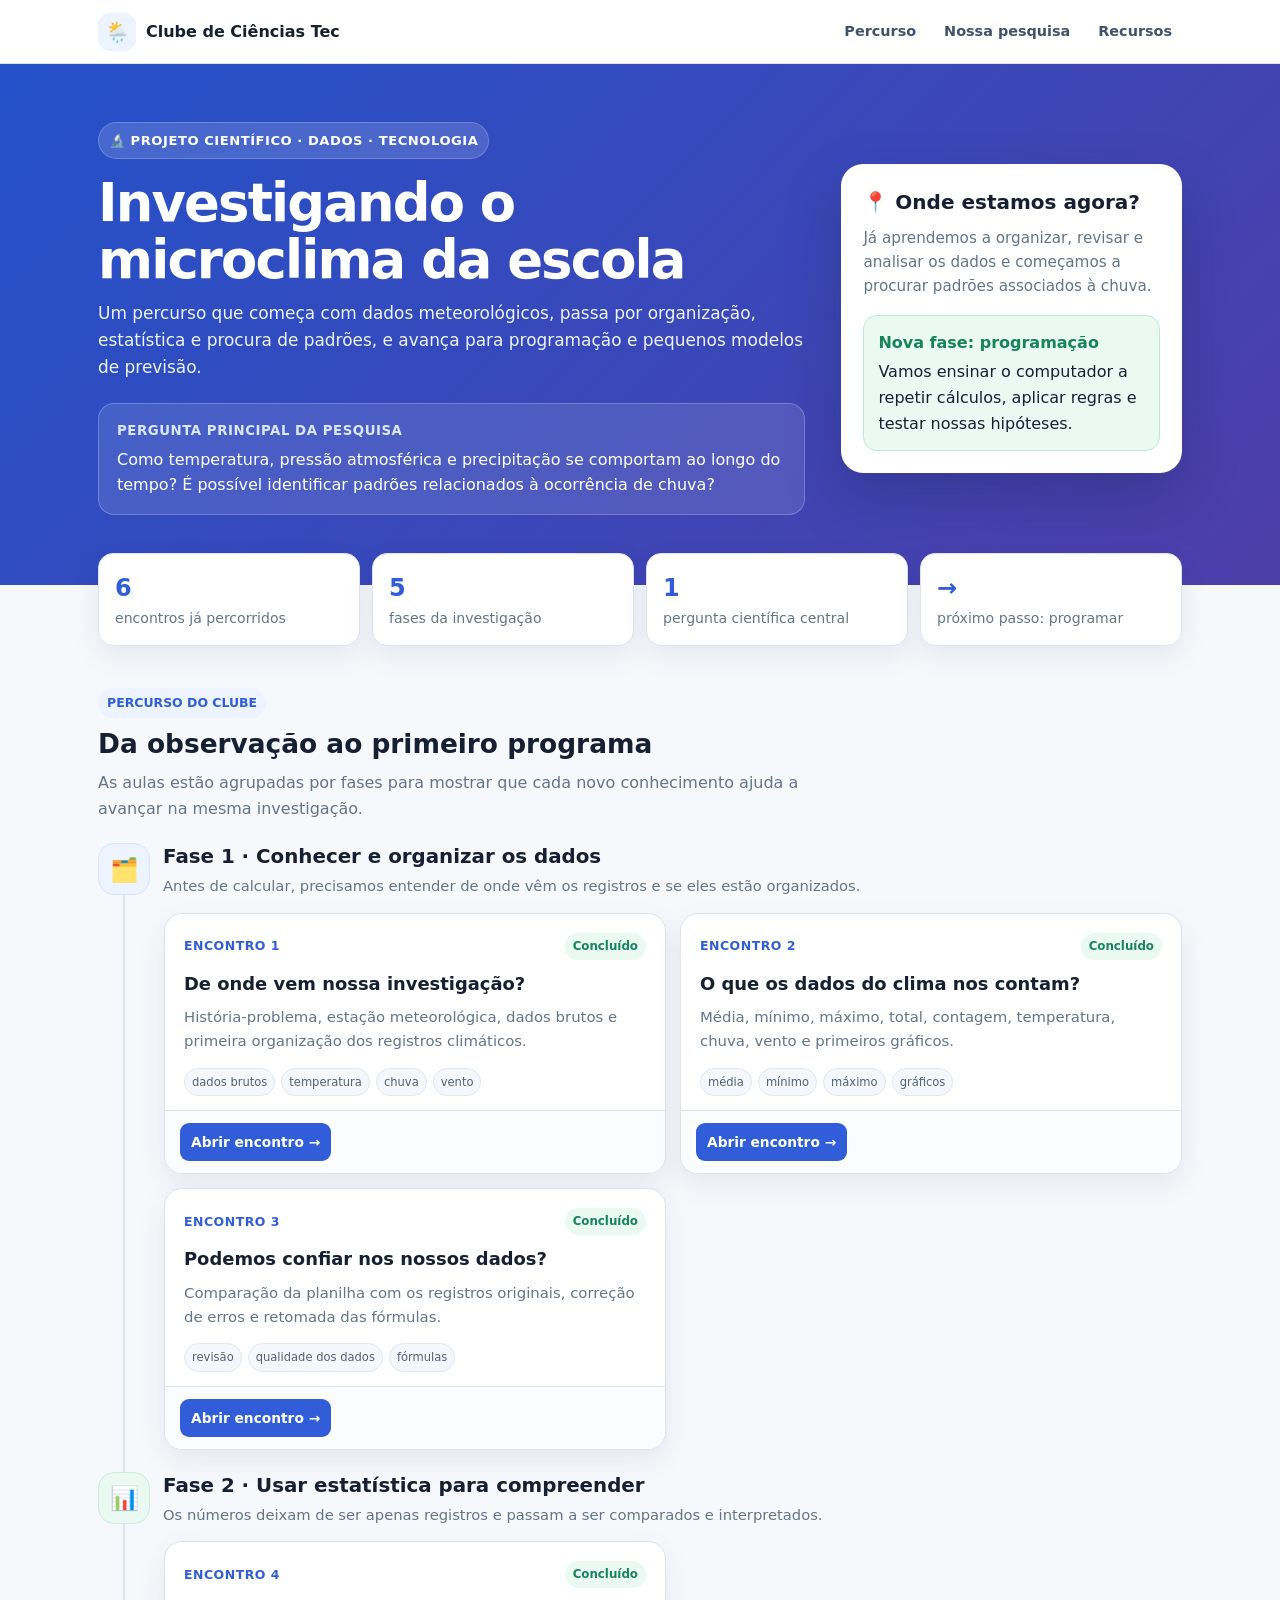
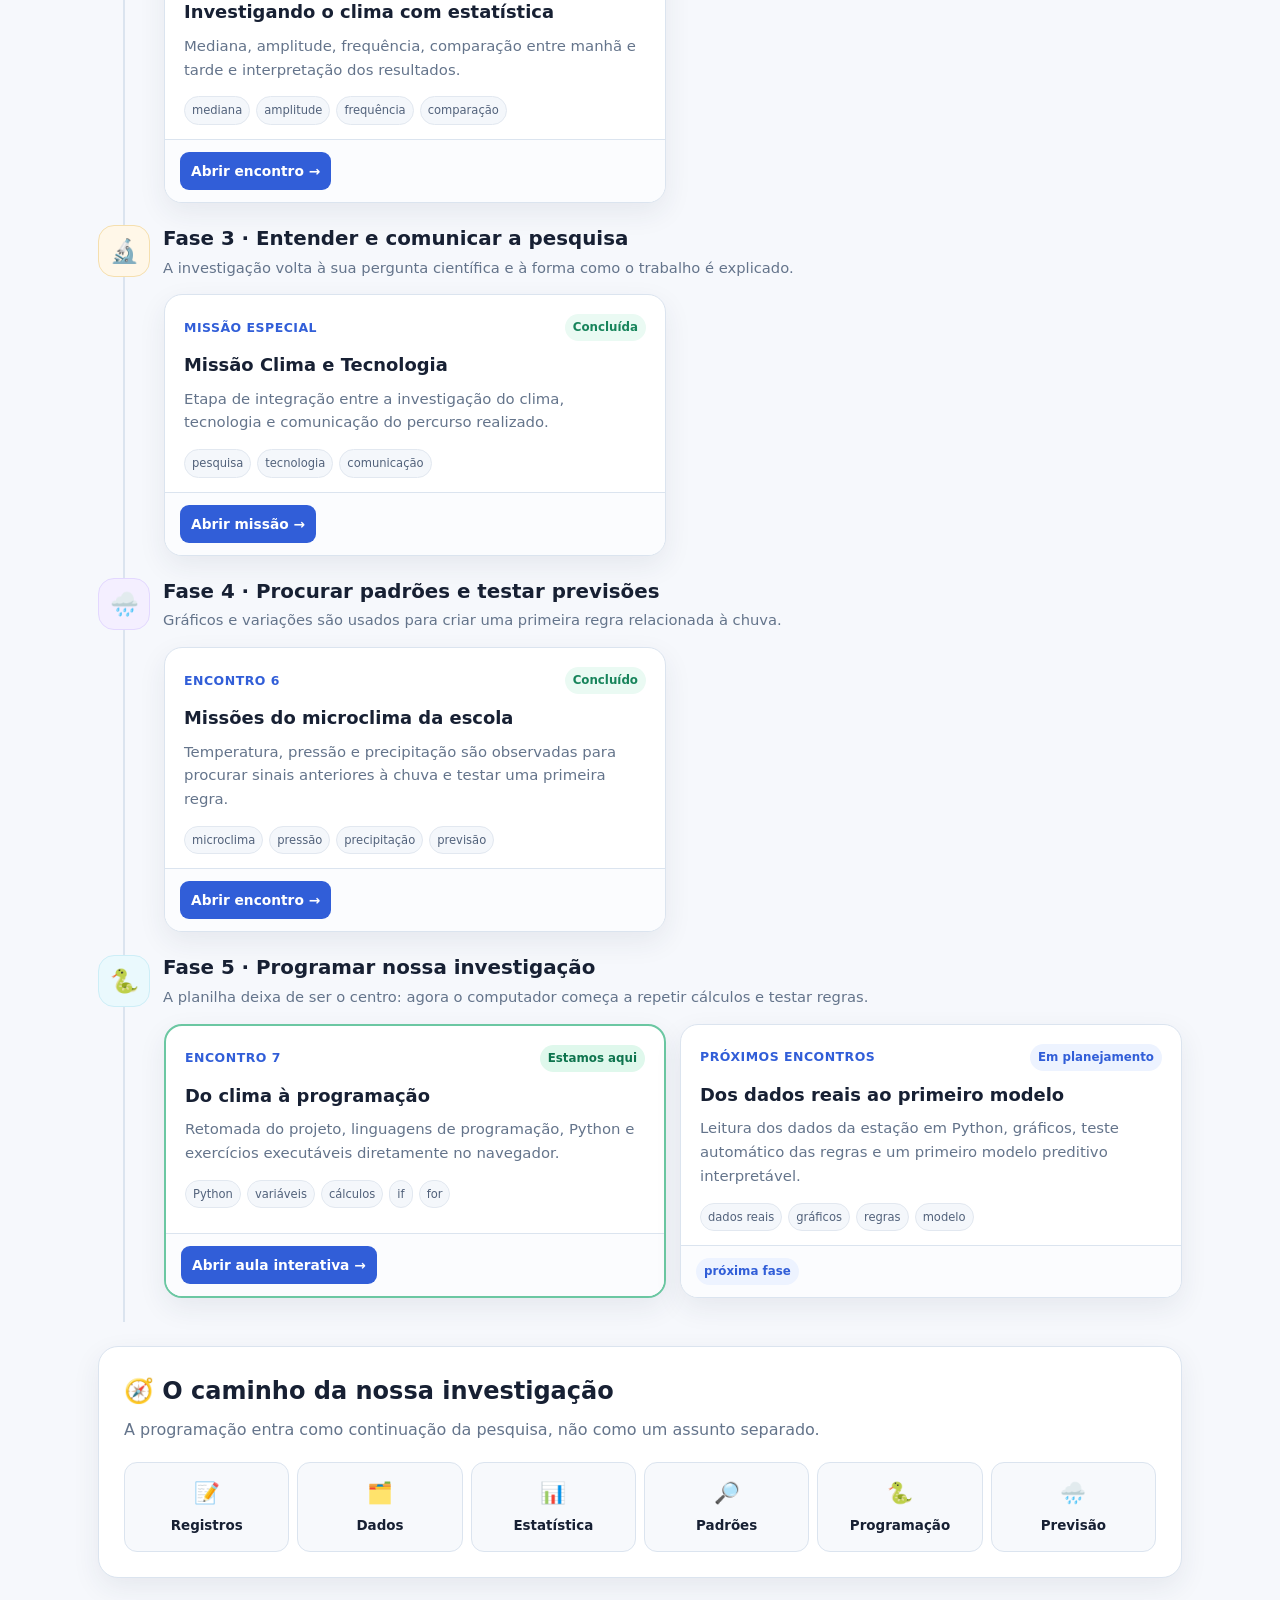
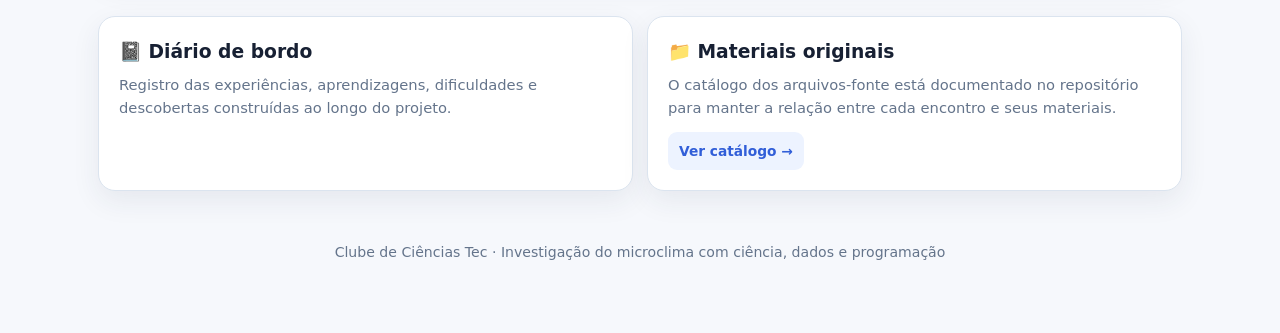
==== index.html @ d465b3b6 "Turn homepage into Clube de Ciências learning portal" ====
<!doctype html><html lang="pt-BR"><head><meta charset="utf-8"><meta name="viewport" content="width=device-width,initial-scale=1"><meta name="description" content="Percurso do Clube de Ciências Tec: investigação do microclima da escola com dados, estatística e programação."><title>Clube de Ciências Tec — Percurso do projeto</title><link rel="stylesheet" href="assets/site.css"></head><body><div class="topbar"><div class="topbar-inner"><a class="brand" href="index.html"><span class="brand-icon">🌦️</span><span>Clube de Ciências Tec</span></a><div class="toplinks"><a href="#percurso">Percurso</a><a href="#caminho">Nossa pesquisa</a><a href="#recursos">Recursos</a></div></div></div><header class="hero"><div class="hero-inner"><div><span class="eyebrow">🔬 Projeto científico · dados · tecnologia</span><h1>Investigando o microclima da escola</h1><p>Um percurso que começa com dados meteorológicos, passa por organização, estatística e procura de padrões, e avança para programação e pequenos modelos de previsão.</p><div class="question-box"><small>Pergunta principal da pesquisa</small>Como temperatura, pressão atmosférica e precipitação se comportam ao longo do tempo? É possível identificar padrões relacionados à ocorrência de chuva?</div></div><aside class="hero-card"><h2>📍 Onde estamos agora?</h2><p>Já aprendemos a organizar, revisar e analisar os dados e começamos a procurar padrões associados à chuva.</p><div class="step-now"><strong>Nova fase: programação</strong>Vamos ensinar o computador a repetir cálculos, aplicar regras e testar nossas hipóteses.</div></aside></div></header><main id="percurso"><section class="overview"><div class="metric"><div class="num">6</div><div class="label">encontros já percorridos</div></div><div class="metric"><div class="num">5</div><div class="label">fases da investigação</div></div><div class="metric"><div class="num">1</div><div class="label">pergunta científica central</div></div><div class="metric"><div class="num">→</div><div class="label">próximo passo: programar</div></div></section><div class="section-title"><span class="section-kicker">PERCURSO DO CLUBE</span><h2>Da observação ao primeiro programa</h2><p>As aulas estão agrupadas por fases para mostrar que cada novo conhecimento ajuda a avançar na mesma investigação.</p></div><section class="phase"><div class="phase-head"><div class="phase-icon">🗂️</div><div><h3>Fase 1 · Conhecer e organizar os dados</h3><p>Antes de calcular, precisamos entender de onde vêm os registros e se eles estão organizados.</p></div></div><div class="cards"><article class="lesson"><div class="lesson-body"><div class="lesson-meta"><span class="lesson-no">Encontro 1</span><span class="status-badge done">Concluído</span></div><h4>De onde vem nossa investigação?</h4><p>História-problema, estação meteorológica, dados brutos e primeira organização dos registros climáticos.</p><div class="lesson-tags"><span class="tag">dados brutos</span><span class="tag">temperatura</span><span class="tag">chuva</span><span class="tag">vento</span></div></div><div class="lesson-footer"><a class="btn primary" href="aulas/01-historia-dados.html">Abrir encontro →</a></div></article><article class="lesson"><div class="lesson-body"><div class="lesson-meta"><span class="lesson-no">Encontro 2</span><span class="status-badge done">Concluído</span></div><h4>O que os dados do clima nos contam?</h4><p>Média, mínimo, máximo, total, contagem, temperatura, chuva, vento e primeiros gráficos.</p><div class="lesson-tags"><span class="tag">média</span><span class="tag">mínimo</span><span class="tag">máximo</span><span class="tag">gráficos</span></div></div><div class="lesson-footer"><a class="btn primary" href="aulas/02-analise-clima.html">Abrir encontro →</a></div></article><article class="lesson"><div class="lesson-body"><div class="lesson-meta"><span class="lesson-no">Encontro 3</span><span class="status-badge done">Concluído</span></div><h4>Podemos confiar nos nossos dados?</h4><p>Comparação da planilha com os registros originais, correção de erros e retomada das fórmulas.</p><div class="lesson-tags"><span class="tag">revisão</span><span class="tag">qualidade dos dados</span><span class="tag">fórmulas</span></div></div><div class="lesson-footer"><a class="btn primary" href="aulas/03-revisao-dados.html">Abrir encontro →</a></div></article></div></section><section class="phase green"><div class="phase-head"><div class="phase-icon">📊</div><div><h3>Fase 2 · Usar estatística para compreender</h3><p>Os números deixam de ser apenas registros e passam a ser comparados e interpretados.</p></div></div><div class="cards"><article class="lesson"><div class="lesson-body"><div class="lesson-meta"><span class="lesson-no">Encontro 4</span><span class="status-badge done">Concluído</span></div><h4>Investigando o clima com estatística</h4><p>Mediana, amplitude, frequência, comparação entre manhã e tarde e interpretação dos resultados.</p><div class="lesson-tags"><span class="tag">mediana</span><span class="tag">amplitude</span><span class="tag">frequência</span><span class="tag">comparação</span></div></div><div class="lesson-footer"><a class="btn primary" href="aulas/04-estatistica.html">Abrir encontro →</a></div></article></div></section><section class="phase amber"><div class="phase-head"><div class="phase-icon">🔬</div><div><h3>Fase 3 · Entender e comunicar a pesquisa</h3><p>A investigação volta à sua pergunta científica e à forma como o trabalho é explicado.</p></div></div><div class="cards"><article class="lesson"><div class="lesson-body"><div class="lesson-meta"><span class="lesson-no">Missão especial</span><span class="status-badge done">Concluída</span></div><h4>Missão Clima e Tecnologia</h4><p>Etapa de integração entre a investigação do clima, tecnologia e comunicação do percurso realizado.</p><div class="lesson-tags"><span class="tag">pesquisa</span><span class="tag">tecnologia</span><span class="tag">comunicação</span></div></div><div class="lesson-footer"><a class="btn primary" href="aulas/05-missao-clima.html">Abrir missão →</a></div></article></div></section><section class="phase purple"><div class="phase-head"><div class="phase-icon">🌧️</div><div><h3>Fase 4 · Procurar padrões e testar previsões</h3><p>Gráficos e variações são usados para criar uma primeira regra relacionada à chuva.</p></div></div><div class="cards"><article class="lesson"><div class="lesson-body"><div class="lesson-meta"><span class="lesson-no">Encontro 6</span><span class="status-badge done">Concluído</span></div><h4>Missões do microclima da escola</h4><p>Temperatura, pressão e precipitação são observadas para procurar sinais anteriores à chuva e testar uma primeira regra.</p><div class="lesson-tags"><span class="tag">microclima</span><span class="tag">pressão</span><span class="tag">precipitação</span><span class="tag">previsão</span></div></div><div class="lesson-footer"><a class="btn primary" href="aulas/06-microclima-previsao.html">Abrir encontro →</a></div></article></div></section><section class="phase cyan"><div class="phase-head"><div class="phase-icon">🐍</div><div><h3>Fase 5 · Programar nossa investigação</h3><p>A planilha deixa de ser o centro: agora o computador começa a repetir cálculos e testar regras.</p></div></div><div class="cards"><article class="lesson current"><div class="lesson-body"><div class="lesson-meta"><span class="lesson-no">Encontro 7</span><span class="status-badge now">Estamos aqui</span></div><h4>Do clima à programação</h4><p>Retomada do projeto, linguagens de programação, Python e exercícios executáveis diretamente no navegador.</p><div class="lesson-tags"><span class="tag">Python</span><span class="tag">variáveis</span><span class="tag">cálculos</span><span class="tag">if</span><span class="tag">for</span></div></div><div class="lesson-footer"><a class="btn primary" href="aulas/07-programacao-python.html">Abrir aula interativa →</a></div></article><article class="lesson"><div class="lesson-body"><div class="lesson-meta"><span class="lesson-no">Próximos encontros</span><span class="status-badge next">Em planejamento</span></div><h4>Dos dados reais ao primeiro modelo</h4><p>Leitura dos dados da estação em Python, gráficos, teste automático das regras e um primeiro modelo preditivo interpretável.</p><div class="lesson-tags"><span class="tag">dados reais</span><span class="tag">gráficos</span><span class="tag">regras</span><span class="tag">modelo</span></div></div><div class="lesson-footer"><span class="status-badge next">próxima fase</span></div></article></div></section><section id="caminho" class="research-path"><h2>🧭 O caminho da nossa investigação</h2><p>A programação entra como continuação da pesquisa, não como um assunto separado.</p><div class="path-items"><div class="path-item"><span>📝</span>Registros</div><div class="path-item"><span>🗂️</span>Dados</div><div class="path-item"><span>📊</span>Estatística</div><div class="path-item"><span>🔎</span>Padrões</div><div class="path-item"><span>🐍</span>Programação</div><div class="path-item"><span>🌧️</span>Previsão</div></div></section><section id="recursos" class="resources"><div class="resource-card"><h3>📓 Diário de bordo</h3><p>Registro das experiências, aprendizagens, dificuldades e descobertas construídas ao longo do projeto.</p></div><div class="resource-card"><h3>📁 Materiais originais</h3><p>O catálogo dos arquivos-fonte está documentado no repositório para manter a relação entre cada encontro e seus materiais.</p><p style="margin-top:12px"><a class="btn" href="https://github.com/pFransozi/clube-ciencias-tec/tree/main/materiais">Ver catálogo →</a></p></div></section><footer>Clube de Ciências Tec · Investigação do microclima com ciência, dados e programação</footer></main></body></html>
---- assets/site.css ----
*{box-sizing:border-box}html{scroll-behavior:smooth}:root{--bg:#f6f8fc;--surface:#fff;--text:#172033;--muted:#64748b;--line:#dbe4ef;--blue:#315ed8;--blue2:#244bbb;--blue-soft:#edf3ff;--green:#17845b;--green-soft:#eafaf3;--amber:#b76b07;--amber-soft:#fff7e8;--purple:#7652c7;--purple-soft:#f4efff;--cyan:#167d9a;--cyan-soft:#eaf9fd;--shadow:0 10px 28px rgba(32,48,78,.08);--radius:18px}body{margin:0;font-family:Inter,ui-sans-serif,system-ui,-apple-system,BlinkMacSystemFont,"Segoe UI",sans-serif;color:var(--text);background:var(--bg);line-height:1.6}a{color:inherit}.topbar{position:sticky;top:0;z-index:30;background:rgba(255,255,255,.95);backdrop-filter:blur(10px);border-bottom:1px solid var(--line)}.topbar-inner{max-width:1120px;margin:auto;padding:12px 18px;display:flex;align-items:center;justify-content:space-between;gap:16px}.brand{display:flex;align-items:center;gap:10px;font-weight:800;text-decoration:none}.brand-icon{width:38px;height:38px;border-radius:12px;display:grid;place-items:center;background:var(--blue-soft);font-size:1.25rem}.toplinks{display:flex;gap:8px;flex-wrap:wrap}.toplinks a{text-decoration:none;color:#42516b;font-size:.9rem;font-weight:700;padding:8px 10px;border-radius:9px}.toplinks a:hover{background:var(--blue-soft);color:var(--blue)}.hero{background:linear-gradient(135deg,#2452ca,#4e3ea9);color:#fff}.hero-inner{max-width:1120px;margin:auto;padding:58px 18px 70px;display:grid;grid-template-columns:minmax(0,1.35fr) minmax(270px,.65fr);gap:36px;align-items:center}.eyebrow{display:inline-flex;align-items:center;gap:7px;font-size:.82rem;font-weight:800;letter-spacing:.04em;text-transform:uppercase;background:rgba(255,255,255,.14);border:1px solid rgba(255,255,255,.2);padding:7px 10px;border-radius:999px}.hero h1{margin:15px 0 12px;font-size:clamp(2rem,5vw,3.3rem);line-height:1.08;letter-spacing:-.035em}.hero p{margin:0;max-width:760px;font-size:1.06rem;color:#edf2ff}.question-box{margin-top:22px;background:rgba(255,255,255,.11);border:1px solid rgba(255,255,255,.22);border-radius:16px;padding:16px 18px}.question-box small{display:block;font-weight:800;color:#dbe7ff;margin-bottom:5px;text-transform:uppercase;letter-spacing:.04em}.hero-card{background:#fff;color:var(--text);border-radius:22px;padding:22px;box-shadow:0 24px 55px rgba(14,26,63,.25)}.hero-card h2{margin:0 0 8px;font-size:1.25rem}.hero-card p{color:var(--muted);font-size:.95rem}.step-now{margin-top:16px;padding:14px;border-radius:14px;background:var(--green-soft);border:1px solid #bcebd5}.step-now strong{display:block;color:var(--green);margin-bottom:4px}main{max-width:1120px;margin:-32px auto 0;padding:0 18px 70px;position:relative;z-index:5}.overview{display:grid;grid-template-columns:repeat(4,1fr);gap:12px;margin-bottom:34px}.metric,.card,.lesson,.resource-card,.research-path{background:var(--surface);border:1px solid var(--line);box-shadow:var(--shadow)}.metric{border-radius:15px;padding:15px 16px}.metric .num{font-weight:850;font-size:1.5rem;color:var(--blue)}.metric .label{font-size:.88rem;color:var(--muted)}.section-title{margin:42px 0 8px}.section-kicker{display:inline-block;font-size:.78rem;font-weight:850;color:var(--blue);background:var(--blue-soft);border-radius:999px;padding:5px 9px;margin-bottom:5px}.section-title h2{margin:0;font-size:1.65rem}.section-title p{margin:5px 0 0;color:var(--muted);max-width:760px}.phase{position:relative;margin-top:20px}.phase:before{content:"";position:absolute;left:25px;top:40px;bottom:-24px;width:2px;background:var(--line)}.phase:last-of-type:before{display:none}.phase-head{display:flex;align-items:center;gap:13px;margin-bottom:15px;position:relative;z-index:2}.phase-icon{width:52px;height:52px;flex:none;border-radius:16px;display:grid;place-items:center;font-size:1.45rem;background:var(--blue-soft);border:1px solid #d6e2ff}.phase.green .phase-icon{background:var(--green-soft);border-color:#c8efdd}.phase.amber .phase-icon{background:var(--amber-soft);border-color:#f5dfae}.phase.purple .phase-icon{background:var(--purple-soft);border-color:#e3d8ff}.phase.cyan .phase-icon{background:var(--cyan-soft);border-color:#cdeef7}.phase-head h3{margin:0;font-size:1.24rem}.phase-head p{margin:1px 0 0;color:var(--muted);font-size:.92rem}.cards{margin-left:66px;display:grid;grid-template-columns:repeat(2,minmax(0,1fr));gap:14px}.lesson{border-radius:var(--radius);overflow:hidden;display:flex;flex-direction:column;min-height:220px}.lesson.current{border:2px solid #6bc7a2}.lesson-body{padding:19px 19px 14px;flex:1}.lesson-meta{display:flex;justify-content:space-between;align-items:center;gap:8px;margin-bottom:10px}.lesson-no{font-size:.78rem;font-weight:850;letter-spacing:.04em;text-transform:uppercase;color:var(--blue)}.status-badge{font-size:.74rem;font-weight:800;border-radius:999px;padding:4px 8px;background:#f1f5f9;color:#64748b}.status-badge.done{background:var(--green-soft);color:var(--green)}.status-badge.now{background:#dff8ec;color:#0e744e}.status-badge.next{background:var(--blue-soft);color:var(--blue)}.lesson h4{margin:0 0 8px;font-size:1.12rem}.lesson p{margin:0;color:var(--muted);font-size:.93rem}.lesson-tags{display:flex;flex-wrap:wrap;gap:6px;margin-top:14px}.tag{font-size:.72rem;color:#52627b;background:#f4f7fb;border:1px solid #e2e8f0;border-radius:999px;padding:4px 7px}.lesson-footer{border-top:1px solid var(--line);padding:12px 15px;display:flex;justify-content:space-between;align-items:center;gap:8px;background:#fbfcfe}.btn{display:inline-block;border:0;text-decoration:none;padding:8px 11px;border-radius:9px;font-weight:800;font-size:.86rem;color:var(--blue);background:var(--blue-soft)}.btn.primary{color:#fff;background:var(--blue)}.btn.primary:hover{background:var(--blue2)}.research-path{margin-top:48px;padding:25px;border-radius:20px}.research-path h2{margin:0 0 6px}.research-path>p{margin:0;color:var(--muted)}.path-items{display:grid;grid-template-columns:repeat(6,1fr);gap:8px;margin-top:20px}.path-item{text-align:center;border-radius:13px;background:#f7f9fc;border:1px solid var(--line);padding:14px 8px;font-weight:750;font-size:.84rem}.path-item span{display:block;font-size:1.3rem;margin-bottom:5px}.resources{margin-top:38px;display:grid;grid-template-columns:1fr 1fr;gap:14px}.resource-card{border-radius:17px;padding:20px}.resource-card h3{margin:0 0 6px}.resource-card p{margin:0;color:var(--muted);font-size:.92rem}.lesson-page{max-width:900px;margin:28px auto 70px;padding:0 18px}.lesson-page .card{border-radius:18px;padding:24px;margin:16px 0}.lesson-page h1{font-size:clamp(1.8rem,4vw,2.6rem);line-height:1.15}.lesson-page h2{margin-top:0}.lesson-page .lead{font-size:1.05rem;color:#475569}.lesson-page ul,.lesson-page ol{padding-left:22px}.callout{border-left:5px solid var(--blue);background:var(--blue-soft);padding:14px 16px;border-radius:12px;margin:18px 0}.callout.green{border-left-color:var(--green);background:var(--green-soft)}.callout.amber{border-left-color:var(--amber);background:var(--amber-soft)}.lesson-nav{display:flex;justify-content:space-between;gap:12px;flex-wrap:wrap;margin-top:28px}.source-list{font-size:.9rem;color:var(--muted)}footer{margin-top:50px;color:var(--muted);text-align:center;font-size:.88rem}@media(max-width:850px){.hero-inner{grid-template-columns:1fr}.overview{grid-template-columns:repeat(2,1fr)}.cards{grid-template-columns:1fr}.path-items{grid-template-columns:repeat(3,1fr)}}@media(max-width:600px){.toplinks{display:none}.hero-inner{padding-top:44px;padding-bottom:65px}main{margin-top:-25px}.overview{grid-template-columns:1fr 1fr}.cards{margin-left:0}.phase:before{display:none}.phase-head{align-items:flex-start}.phase-icon{width:44px;height:44px;border-radius:13px}.resources{grid-template-columns:1fr}.path-items{grid-template-columns:repeat(2,1fr)}}
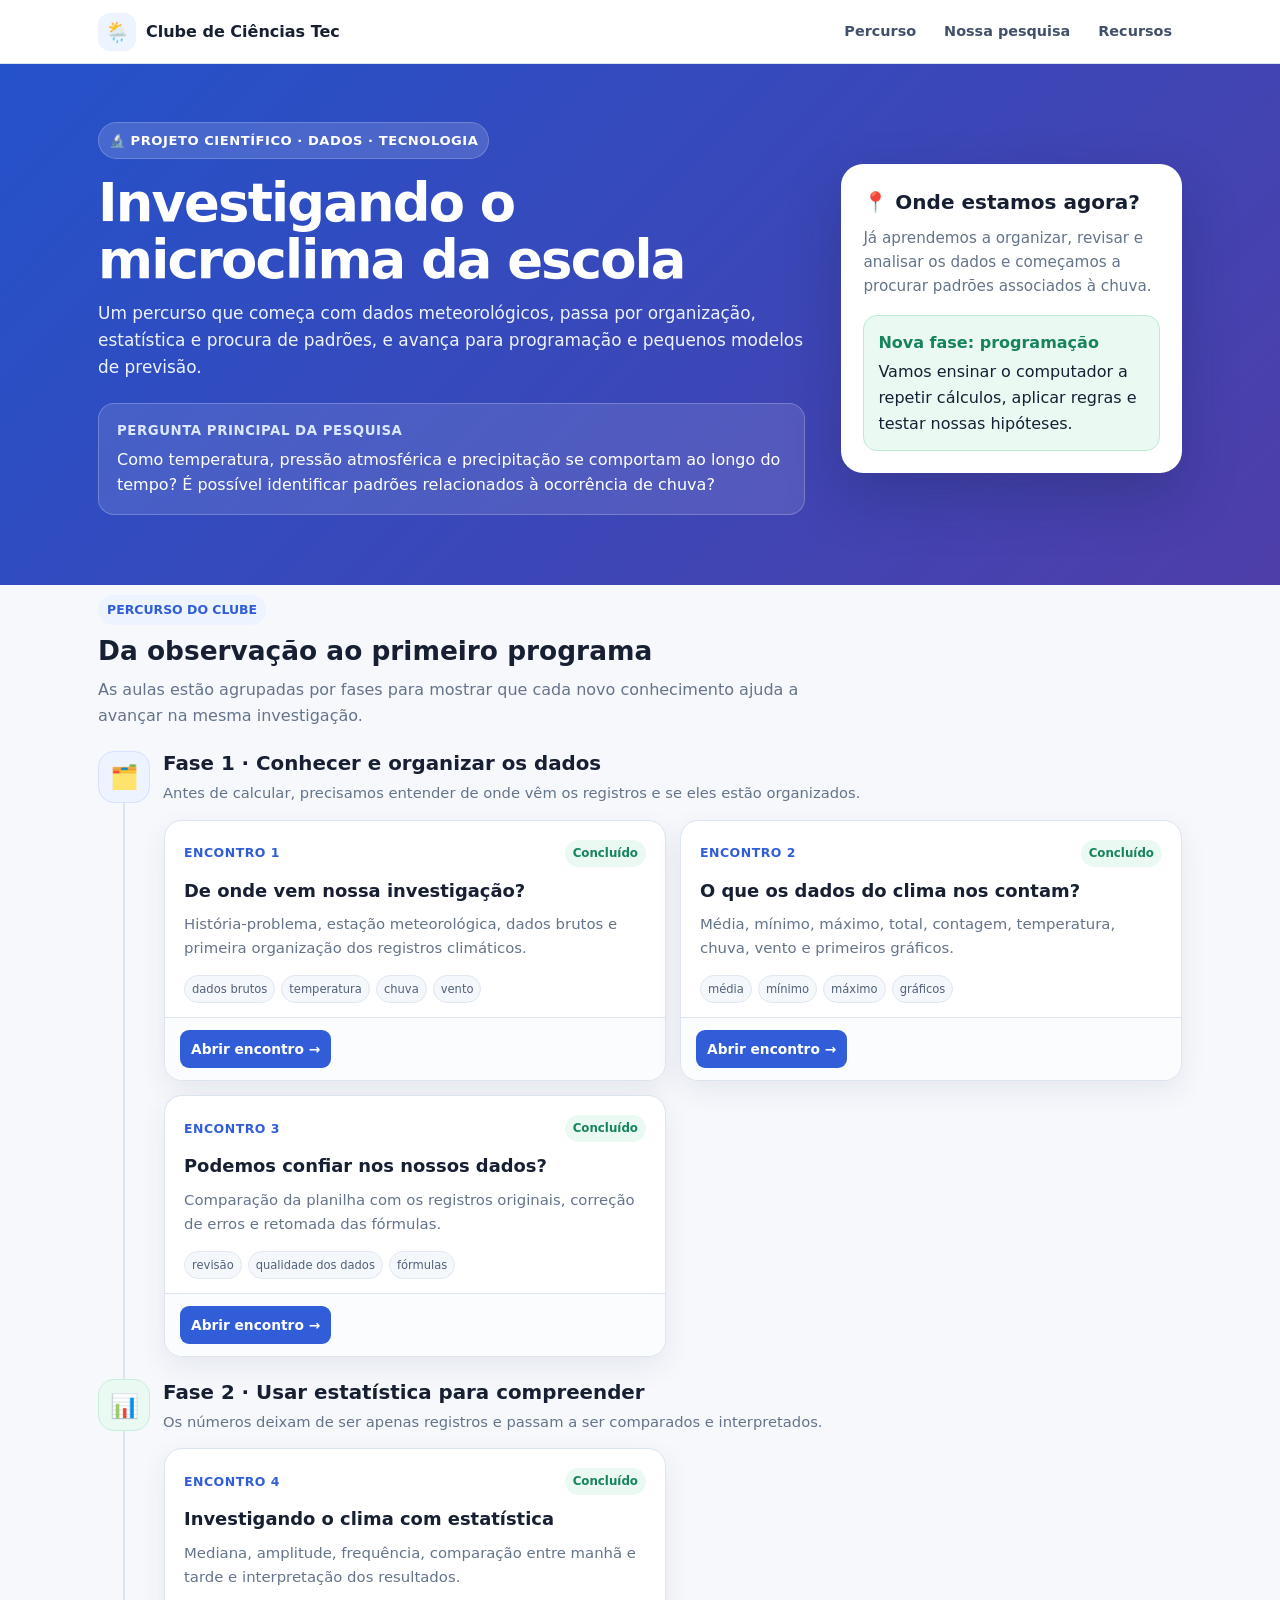
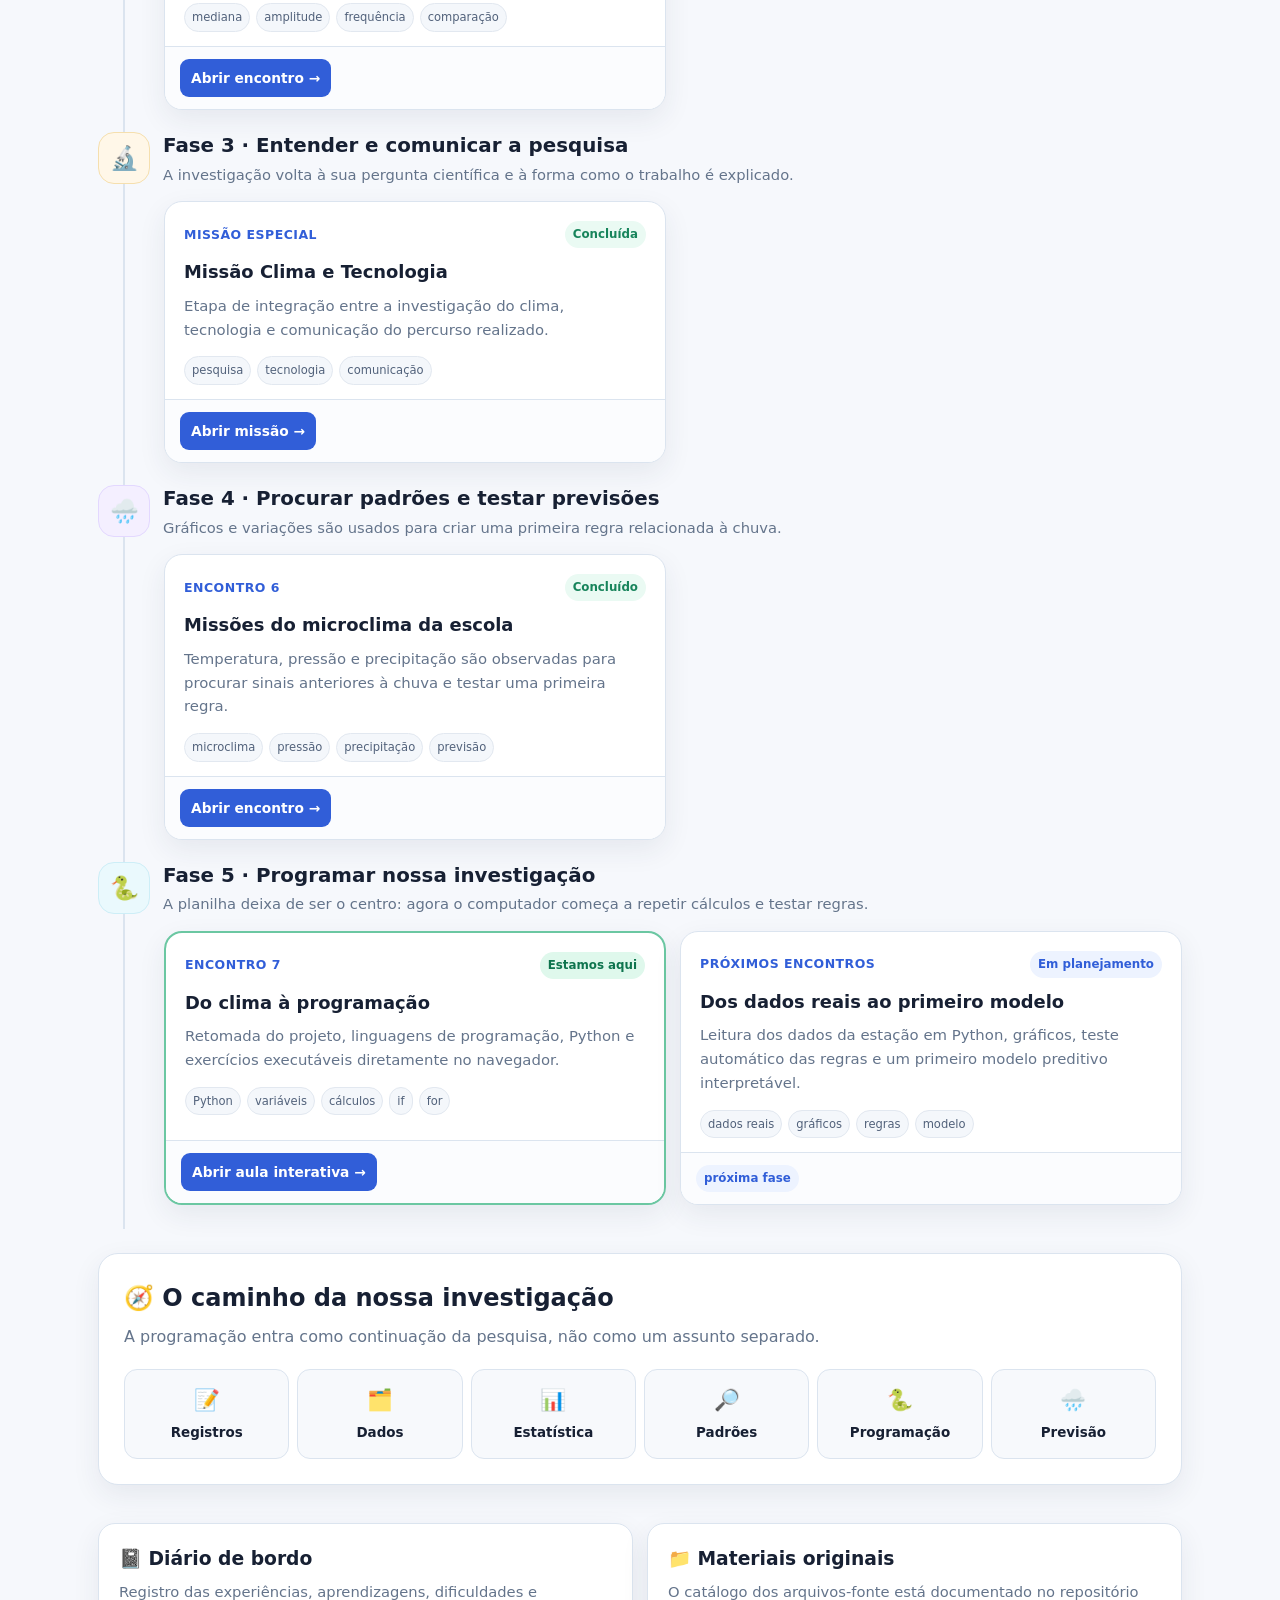
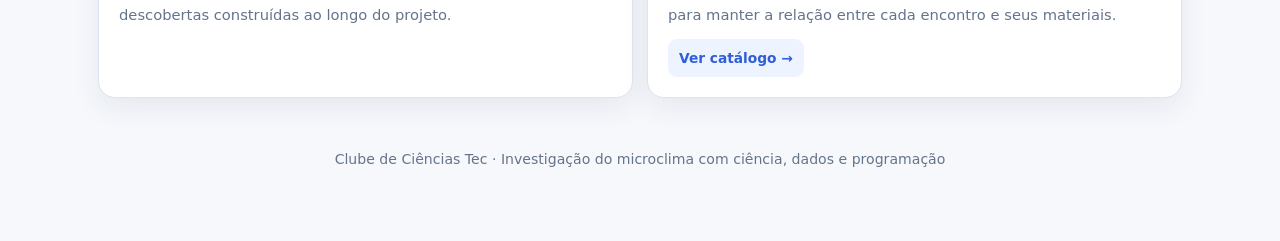
==== commit 8e29fbcc: "Remove summary metrics from club portal" ====
--- a/index.html
+++ b/index.html
@@ -1 +1,80 @@
-<!doctype html><html lang="pt-BR"><head><meta charset="utf-8"><meta name="viewport" content="width=device-width,initial-scale=1"><meta name="description" content="Percurso do Clube de Ciências Tec: investigação do microclima da escola com dados, estatística e programação."><title>Clube de Ciências Tec — Percurso do projeto</title><link rel="stylesheet" href="assets/site.css"></head><body><div class="topbar"><div class="topbar-inner"><a class="brand" href="index.html"><span class="brand-icon">🌦️</span><span>Clube de Ciências Tec</span></a><div class="toplinks"><a href="#percurso">Percurso</a><a href="#caminho">Nossa pesquisa</a><a href="#recursos">Recursos</a></div></div></div><header class="hero"><div class="hero-inner"><div><span class="eyebrow">🔬 Projeto científico · dados · tecnologia</span><h1>Investigando o microclima da escola</h1><p>Um percurso que começa com dados meteorológicos, passa por organização, estatística e procura de padrões, e avança para programação e pequenos modelos de previsão.</p><div class="question-box"><small>Pergunta principal da pesquisa</small>Como temperatura, pressão atmosférica e precipitação se comportam ao longo do tempo? É possível identificar padrões relacionados à ocorrência de chuva?</div></div><aside class="hero-card"><h2>📍 Onde estamos agora?</h2><p>Já aprendemos a organizar, revisar e analisar os dados e começamos a procurar padrões associados à chuva.</p><div class="step-now"><strong>Nova fase: programação</strong>Vamos ensinar o computador a repetir cálculos, aplicar regras e testar nossas hipóteses.</div></aside></div></header><main id="percurso"><section class="overview"><div class="metric"><div class="num">6</div><div class="label">encontros já percorridos</div></div><div class="metric"><div class="num">5</div><div class="label">fases da investigação</div></div><div class="metric"><div class="num">1</div><div class="label">pergunta científica central</div></div><div class="metric"><div class="num">→</div><div class="label">próximo passo: programar</div></div></section><div class="section-title"><span class="section-kicker">PERCURSO DO CLUBE</span><h2>Da observação ao primeiro programa</h2><p>As aulas estão agrupadas por fases para mostrar que cada novo conhecimento ajuda a avançar na mesma investigação.</p></div><section class="phase"><div class="phase-head"><div class="phase-icon">🗂️</div><div><h3>Fase 1 · Conhecer e organizar os dados</h3><p>Antes de calcular, precisamos entender de onde vêm os registros e se eles estão organizados.</p></div></div><div class="cards"><article class="lesson"><div class="lesson-body"><div class="lesson-meta"><span class="lesson-no">Encontro 1</span><span class="status-badge done">Concluído</span></div><h4>De onde vem nossa investigação?</h4><p>História-problema, estação meteorológica, dados brutos e primeira organização dos registros climáticos.</p><div class="lesson-tags"><span class="tag">dados brutos</span><span class="tag">temperatura</span><span class="tag">chuva</span><span class="tag">vento</span></div></div><div class="lesson-footer"><a class="btn primary" href="aulas/01-historia-dados.html">Abrir encontro →</a></div></article><article class="lesson"><div class="lesson-body"><div class="lesson-meta"><span class="lesson-no">Encontro 2</span><span class="status-badge done">Concluído</span></div><h4>O que os dados do clima nos contam?</h4><p>Média, mínimo, máximo, total, contagem, temperatura, chuva, vento e primeiros gráficos.</p><div class="lesson-tags"><span class="tag">média</span><span class="tag">mínimo</span><span class="tag">máximo</span><span class="tag">gráficos</span></div></div><div class="lesson-footer"><a class="btn primary" href="aulas/02-analise-clima.html">Abrir encontro →</a></div></article><article class="lesson"><div class="lesson-body"><div class="lesson-meta"><span class="lesson-no">Encontro 3</span><span class="status-badge done">Concluído</span></div><h4>Podemos confiar nos nossos dados?</h4><p>Comparação da planilha com os registros originais, correção de erros e retomada das fórmulas.</p><div class="lesson-tags"><span class="tag">revisão</span><span class="tag">qualidade dos dados</span><span class="tag">fórmulas</span></div></div><div class="lesson-footer"><a class="btn primary" href="aulas/03-revisao-dados.html">Abrir encontro →</a></div></article></div></section><section class="phase green"><div class="phase-head"><div class="phase-icon">📊</div><div><h3>Fase 2 · Usar estatística para compreender</h3><p>Os números deixam de ser apenas registros e passam a ser comparados e interpretados.</p></div></div><div class="cards"><article class="lesson"><div class="lesson-body"><div class="lesson-meta"><span class="lesson-no">Encontro 4</span><span class="status-badge done">Concluído</span></div><h4>Investigando o clima com estatística</h4><p>Mediana, amplitude, frequência, comparação entre manhã e tarde e interpretação dos resultados.</p><div class="lesson-tags"><span class="tag">mediana</span><span class="tag">amplitude</span><span class="tag">frequência</span><span class="tag">comparação</span></div></div><div class="lesson-footer"><a class="btn primary" href="aulas/04-estatistica.html">Abrir encontro →</a></div></article></div></section><section class="phase amber"><div class="phase-head"><div class="phase-icon">🔬</div><div><h3>Fase 3 · Entender e comunicar a pesquisa</h3><p>A investigação volta à sua pergunta científica e à forma como o trabalho é explicado.</p></div></div><div class="cards"><article class="lesson"><div class="lesson-body"><div class="lesson-meta"><span class="lesson-no">Missão especial</span><span class="status-badge done">Concluída</span></div><h4>Missão Clima e Tecnologia</h4><p>Etapa de integração entre a investigação do clima, tecnologia e comunicação do percurso realizado.</p><div class="lesson-tags"><span class="tag">pesquisa</span><span class="tag">tecnologia</span><span class="tag">comunicação</span></div></div><div class="lesson-footer"><a class="btn primary" href="aulas/05-missao-clima.html">Abrir missão →</a></div></article></div></section><section class="phase purple"><div class="phase-head"><div class="phase-icon">🌧️</div><div><h3>Fase 4 · Procurar padrões e testar previsões</h3><p>Gráficos e variações são usados para criar uma primeira regra relacionada à chuva.</p></div></div><div class="cards"><article class="lesson"><div class="lesson-body"><div class="lesson-meta"><span class="lesson-no">Encontro 6</span><span class="status-badge done">Concluído</span></div><h4>Missões do microclima da escola</h4><p>Temperatura, pressão e precipitação são observadas para procurar sinais anteriores à chuva e testar uma primeira regra.</p><div class="lesson-tags"><span class="tag">microclima</span><span class="tag">pressão</span><span class="tag">precipitação</span><span class="tag">previsão</span></div></div><div class="lesson-footer"><a class="btn primary" href="aulas/06-microclima-previsao.html">Abrir encontro →</a></div></article></div></section><section class="phase cyan"><div class="phase-head"><div class="phase-icon">🐍</div><div><h3>Fase 5 · Programar nossa investigação</h3><p>A planilha deixa de ser o centro: agora o computador começa a repetir cálculos e testar regras.</p></div></div><div class="cards"><article class="lesson current"><div class="lesson-body"><div class="lesson-meta"><span class="lesson-no">Encontro 7</span><span class="status-badge now">Estamos aqui</span></div><h4>Do clima à programação</h4><p>Retomada do projeto, linguagens de programação, Python e exercícios executáveis diretamente no navegador.</p><div class="lesson-tags"><span class="tag">Python</span><span class="tag">variáveis</span><span class="tag">cálculos</span><span class="tag">if</span><span class="tag">for</span></div></div><div class="lesson-footer"><a class="btn primary" href="aulas/07-programacao-python.html">Abrir aula interativa →</a></div></article><article class="lesson"><div class="lesson-body"><div class="lesson-meta"><span class="lesson-no">Próximos encontros</span><span class="status-badge next">Em planejamento</span></div><h4>Dos dados reais ao primeiro modelo</h4><p>Leitura dos dados da estação em Python, gráficos, teste automático das regras e um primeiro modelo preditivo interpretável.</p><div class="lesson-tags"><span class="tag">dados reais</span><span class="tag">gráficos</span><span class="tag">regras</span><span class="tag">modelo</span></div></div><div class="lesson-footer"><span class="status-badge next">próxima fase</span></div></article></div></section><section id="caminho" class="research-path"><h2>🧭 O caminho da nossa investigação</h2><p>A programação entra como continuação da pesquisa, não como um assunto separado.</p><div class="path-items"><div class="path-item"><span>📝</span>Registros</div><div class="path-item"><span>🗂️</span>Dados</div><div class="path-item"><span>📊</span>Estatística</div><div class="path-item"><span>🔎</span>Padrões</div><div class="path-item"><span>🐍</span>Programação</div><div class="path-item"><span>🌧️</span>Previsão</div></div></section><section id="recursos" class="resources"><div class="resource-card"><h3>📓 Diário de bordo</h3><p>Registro das experiências, aprendizagens, dificuldades e descobertas construídas ao longo do projeto.</p></div><div class="resource-card"><h3>📁 Materiais originais</h3><p>O catálogo dos arquivos-fonte está documentado no repositório para manter a relação entre cada encontro e seus materiais.</p><p style="margin-top:12px"><a class="btn" href="https://github.com/pFransozi/clube-ciencias-tec/tree/main/materiais">Ver catálogo →</a></p></div></section><footer>Clube de Ciências Tec · Investigação do microclima com ciência, dados e programação</footer></main></body></html>+<!doctype html>
+<html lang="pt-BR">
+<head>
+  <meta charset="utf-8">
+  <meta name="viewport" content="width=device-width,initial-scale=1">
+  <meta name="description" content="Percurso do Clube de Ciências Tec: investigação do microclima da escola com dados, estatística e programação.">
+  <title>Clube de Ciências Tec — Percurso do projeto</title>
+  <link rel="stylesheet" href="assets/site.css">
+</head>
+<body>
+  <div class="topbar">
+    <div class="topbar-inner">
+      <a class="brand" href="index.html"><span class="brand-icon">🌦️</span><span>Clube de Ciências Tec</span></a>
+      <div class="toplinks"><a href="#percurso">Percurso</a><a href="#caminho">Nossa pesquisa</a><a href="#recursos">Recursos</a></div>
+    </div>
+  </div>
+
+  <header class="hero">
+    <div class="hero-inner">
+      <div>
+        <span class="eyebrow">🔬 Projeto científico · dados · tecnologia</span>
+        <h1>Investigando o microclima da escola</h1>
+        <p>Um percurso que começa com dados meteorológicos, passa por organização, estatística e procura de padrões, e avança para programação e pequenos modelos de previsão.</p>
+        <div class="question-box"><small>Pergunta principal da pesquisa</small>Como temperatura, pressão atmosférica e precipitação se comportam ao longo do tempo? É possível identificar padrões relacionados à ocorrência de chuva?</div>
+      </div>
+      <aside class="hero-card">
+        <h2>📍 Onde estamos agora?</h2>
+        <p>Já aprendemos a organizar, revisar e analisar os dados e começamos a procurar padrões associados à chuva.</p>
+        <div class="step-now"><strong>Nova fase: programação</strong>Vamos ensinar o computador a repetir cálculos, aplicar regras e testar nossas hipóteses.</div>
+      </aside>
+    </div>
+  </header>
+
+  <main id="percurso">
+    <div class="section-title">
+      <span class="section-kicker">PERCURSO DO CLUBE</span>
+      <h2>Da observação ao primeiro programa</h2>
+      <p>As aulas estão agrupadas por fases para mostrar que cada novo conhecimento ajuda a avançar na mesma investigação.</p>
+    </div>
+
+    <section class="phase">
+      <div class="phase-head"><div class="phase-icon">🗂️</div><div><h3>Fase 1 · Conhecer e organizar os dados</h3><p>Antes de calcular, precisamos entender de onde vêm os registros e se eles estão organizados.</p></div></div>
+      <div class="cards">
+        <article class="lesson"><div class="lesson-body"><div class="lesson-meta"><span class="lesson-no">Encontro 1</span><span class="status-badge done">Concluído</span></div><h4>De onde vem nossa investigação?</h4><p>História-problema, estação meteorológica, dados brutos e primeira organização dos registros climáticos.</p><div class="lesson-tags"><span class="tag">dados brutos</span><span class="tag">temperatura</span><span class="tag">chuva</span><span class="tag">vento</span></div></div><div class="lesson-footer"><a class="btn primary" href="aulas/01-historia-dados.html">Abrir encontro →</a></div></article>
+        <article class="lesson"><div class="lesson-body"><div class="lesson-meta"><span class="lesson-no">Encontro 2</span><span class="status-badge done">Concluído</span></div><h4>O que os dados do clima nos contam?</h4><p>Média, mínimo, máximo, total, contagem, temperatura, chuva, vento e primeiros gráficos.</p><div class="lesson-tags"><span class="tag">média</span><span class="tag">mínimo</span><span class="tag">máximo</span><span class="tag">gráficos</span></div></div><div class="lesson-footer"><a class="btn primary" href="aulas/02-analise-clima.html">Abrir encontro →</a></div></article>
+        <article class="lesson"><div class="lesson-body"><div class="lesson-meta"><span class="lesson-no">Encontro 3</span><span class="status-badge done">Concluído</span></div><h4>Podemos confiar nos nossos dados?</h4><p>Comparação da planilha com os registros originais, correção de erros e retomada das fórmulas.</p><div class="lesson-tags"><span class="tag">revisão</span><span class="tag">qualidade dos dados</span><span class="tag">fórmulas</span></div></div><div class="lesson-footer"><a class="btn primary" href="aulas/03-revisao-dados.html">Abrir encontro →</a></div></article>
+      </div>
+    </section>
+
+    <section class="phase green">
+      <div class="phase-head"><div class="phase-icon">📊</div><div><h3>Fase 2 · Usar estatística para compreender</h3><p>Os números deixam de ser apenas registros e passam a ser comparados e interpretados.</p></div></div>
+      <div class="cards"><article class="lesson"><div class="lesson-body"><div class="lesson-meta"><span class="lesson-no">Encontro 4</span><span class="status-badge done">Concluído</span></div><h4>Investigando o clima com estatística</h4><p>Mediana, amplitude, frequência, comparação entre manhã e tarde e interpretação dos resultados.</p><div class="lesson-tags"><span class="tag">mediana</span><span class="tag">amplitude</span><span class="tag">frequência</span><span class="tag">comparação</span></div></div><div class="lesson-footer"><a class="btn primary" href="aulas/04-estatistica.html">Abrir encontro →</a></div></article></div>
+    </section>
+
+    <section class="phase amber">
+      <div class="phase-head"><div class="phase-icon">🔬</div><div><h3>Fase 3 · Entender e comunicar a pesquisa</h3><p>A investigação volta à sua pergunta científica e à forma como o trabalho é explicado.</p></div></div>
+      <div class="cards"><article class="lesson"><div class="lesson-body"><div class="lesson-meta"><span class="lesson-no">Missão especial</span><span class="status-badge done">Concluída</span></div><h4>Missão Clima e Tecnologia</h4><p>Etapa de integração entre a investigação do clima, tecnologia e comunicação do percurso realizado.</p><div class="lesson-tags"><span class="tag">pesquisa</span><span class="tag">tecnologia</span><span class="tag">comunicação</span></div></div><div class="lesson-footer"><a class="btn primary" href="aulas/05-missao-clima.html">Abrir missão →</a></div></article></div>
+    </section>
+
+    <section class="phase purple">
+      <div class="phase-head"><div class="phase-icon">🌧️</div><div><h3>Fase 4 · Procurar padrões e testar previsões</h3><p>Gráficos e variações são usados para criar uma primeira regra relacionada à chuva.</p></div></div>
+      <div class="cards"><article class="lesson"><div class="lesson-body"><div class="lesson-meta"><span class="lesson-no">Encontro 6</span><span class="status-badge done">Concluído</span></div><h4>Missões do microclima da escola</h4><p>Temperatura, pressão e precipitação são observadas para procurar sinais anteriores à chuva e testar uma primeira regra.</p><div class="lesson-tags"><span class="tag">microclima</span><span class="tag">pressão</span><span class="tag">precipitação</span><span class="tag">previsão</span></div></div><div class="lesson-footer"><a class="btn primary" href="aulas/06-microclima-previsao.html">Abrir encontro →</a></div></article></div>
+    </section>
+
+    <section class="phase cyan">
+      <div class="phase-head"><div class="phase-icon">🐍</div><div><h3>Fase 5 · Programar nossa investigação</h3><p>A planilha deixa de ser o centro: agora o computador começa a repetir cálculos e testar regras.</p></div></div>
+      <div class="cards">
+        <article class="lesson current"><div class="lesson-body"><div class="lesson-meta"><span class="lesson-no">Encontro 7</span><span class="status-badge now">Estamos aqui</span></div><h4>Do clima à programação</h4><p>Retomada do projeto, linguagens de programação, Python e exercícios executáveis diretamente no navegador.</p><div class="lesson-tags"><span class="tag">Python</span><span class="tag">variáveis</span><span class="tag">cálculos</span><span class="tag">if</span><span class="tag">for</span></div></div><div class="lesson-footer"><a class="btn primary" href="aulas/07-programacao-python.html">Abrir aula interativa →</a></div></article>
+        <article class="lesson"><div class="lesson-body"><div class="lesson-meta"><span class="lesson-no">Próximos encontros</span><span class="status-badge next">Em planejamento</span></div><h4>Dos dados reais ao primeiro modelo</h4><p>Leitura dos dados da estação em Python, gráficos, teste automático das regras e um primeiro modelo preditivo interpretável.</p><div class="lesson-tags"><span class="tag">dados reais</span><span class="tag">gráficos</span><span class="tag">regras</span><span class="tag">modelo</span></div></div><div class="lesson-footer"><span class="status-badge next">próxima fase</span></div></article>
+      </div>
+    </section>
+
+    <section id="caminho" class="research-path"><h2>🧭 O caminho da nossa investigação</h2><p>A programação entra como continuação da pesquisa, não como um assunto separado.</p><div class="path-items"><div class="path-item"><span>📝</span>Registros</div><div class="path-item"><span>🗂️</span>Dados</div><div class="path-item"><span>📊</span>Estatística</div><div class="path-item"><span>🔎</span>Padrões</div><div class="path-item"><span>🐍</span>Programação</div><div class="path-item"><span>🌧️</span>Previsão</div></div></section>
+
+    <section id="recursos" class="resources"><div class="resource-card"><h3>📓 Diário de bordo</h3><p>Registro das experiências, aprendizagens, dificuldades e descobertas construídas ao longo do projeto.</p></div><div class="resource-card"><h3>📁 Materiais originais</h3><p>O catálogo dos arquivos-fonte está documentado no repositório para manter a relação entre cada encontro e seus materiais.</p><p style="margin-top:12px"><a class="btn" href="https://github.com/pFransozi/clube-ciencias-tec/tree/main/materiais">Ver catálogo →</a></p></div></section>
+
+    <footer>Clube de Ciências Tec · Investigação do microclima com ciência, dados e programação</footer>
+  </main>
+</body>
+</html>
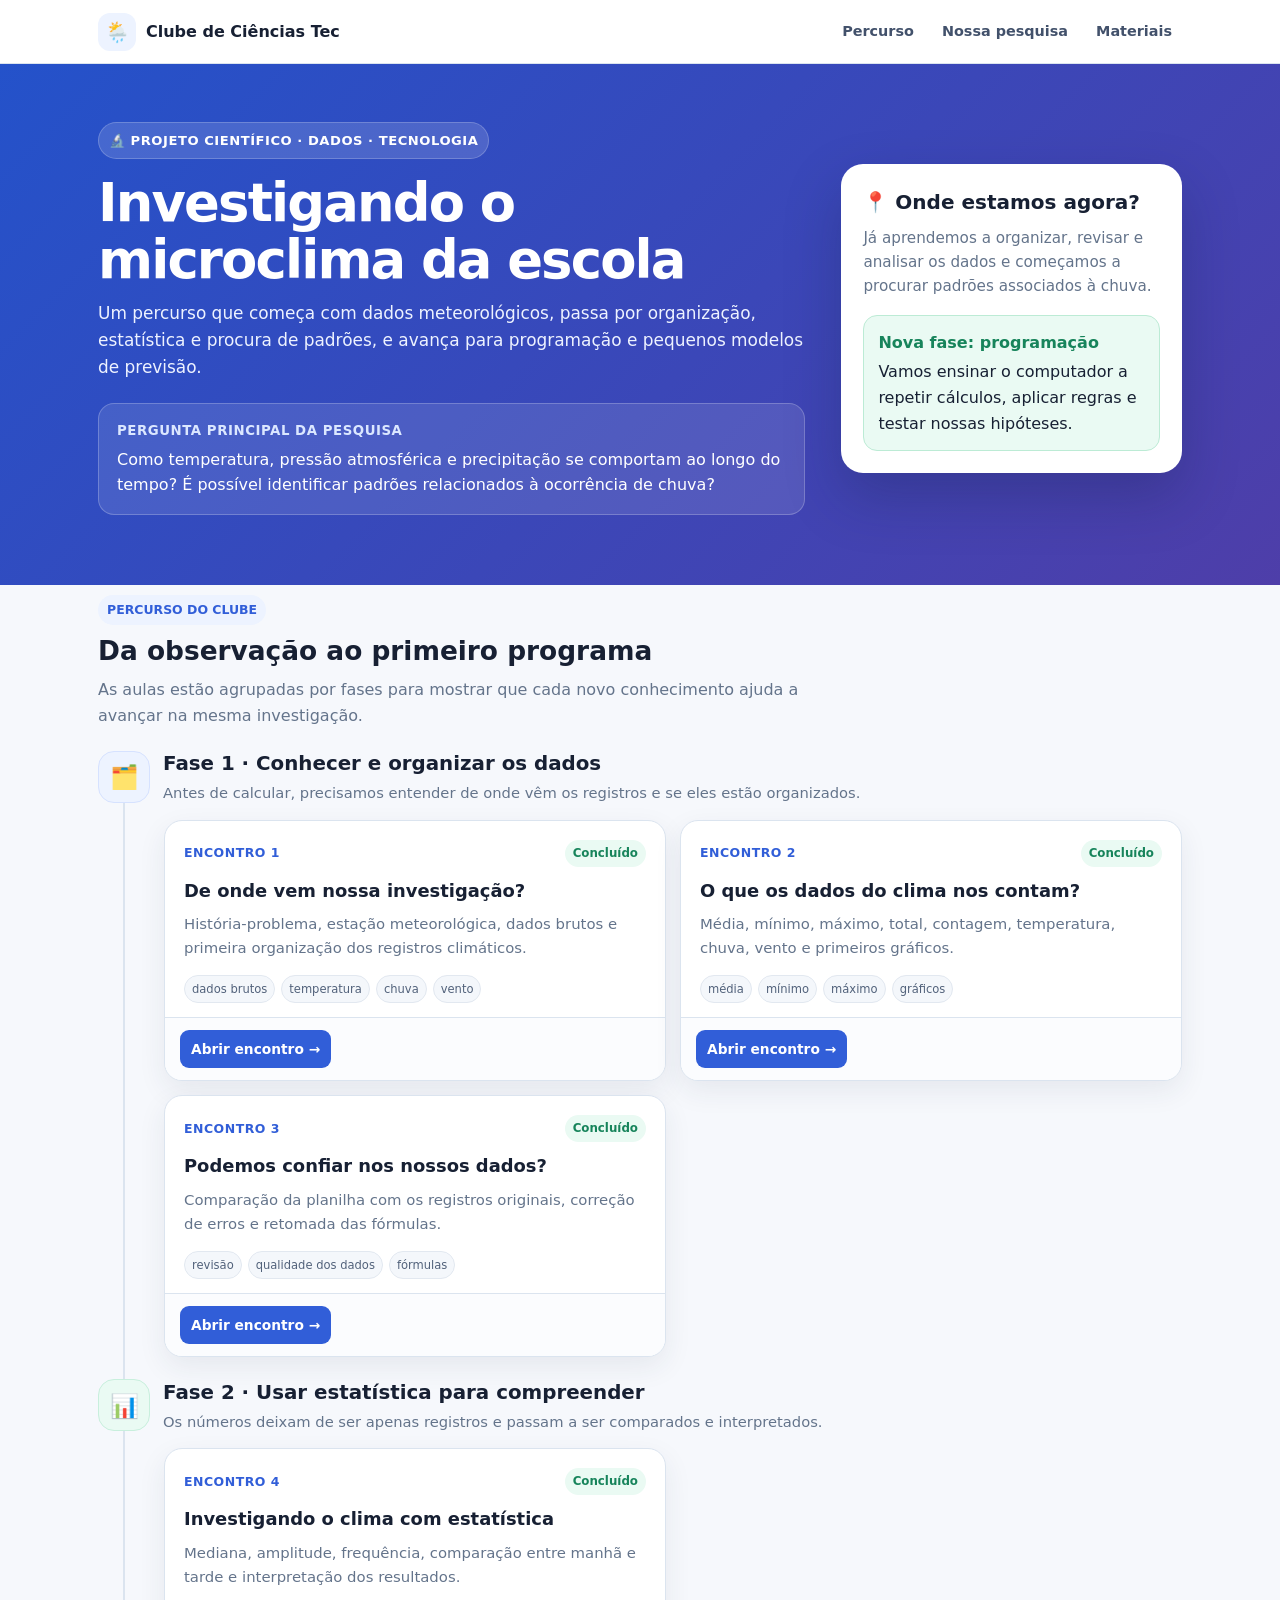
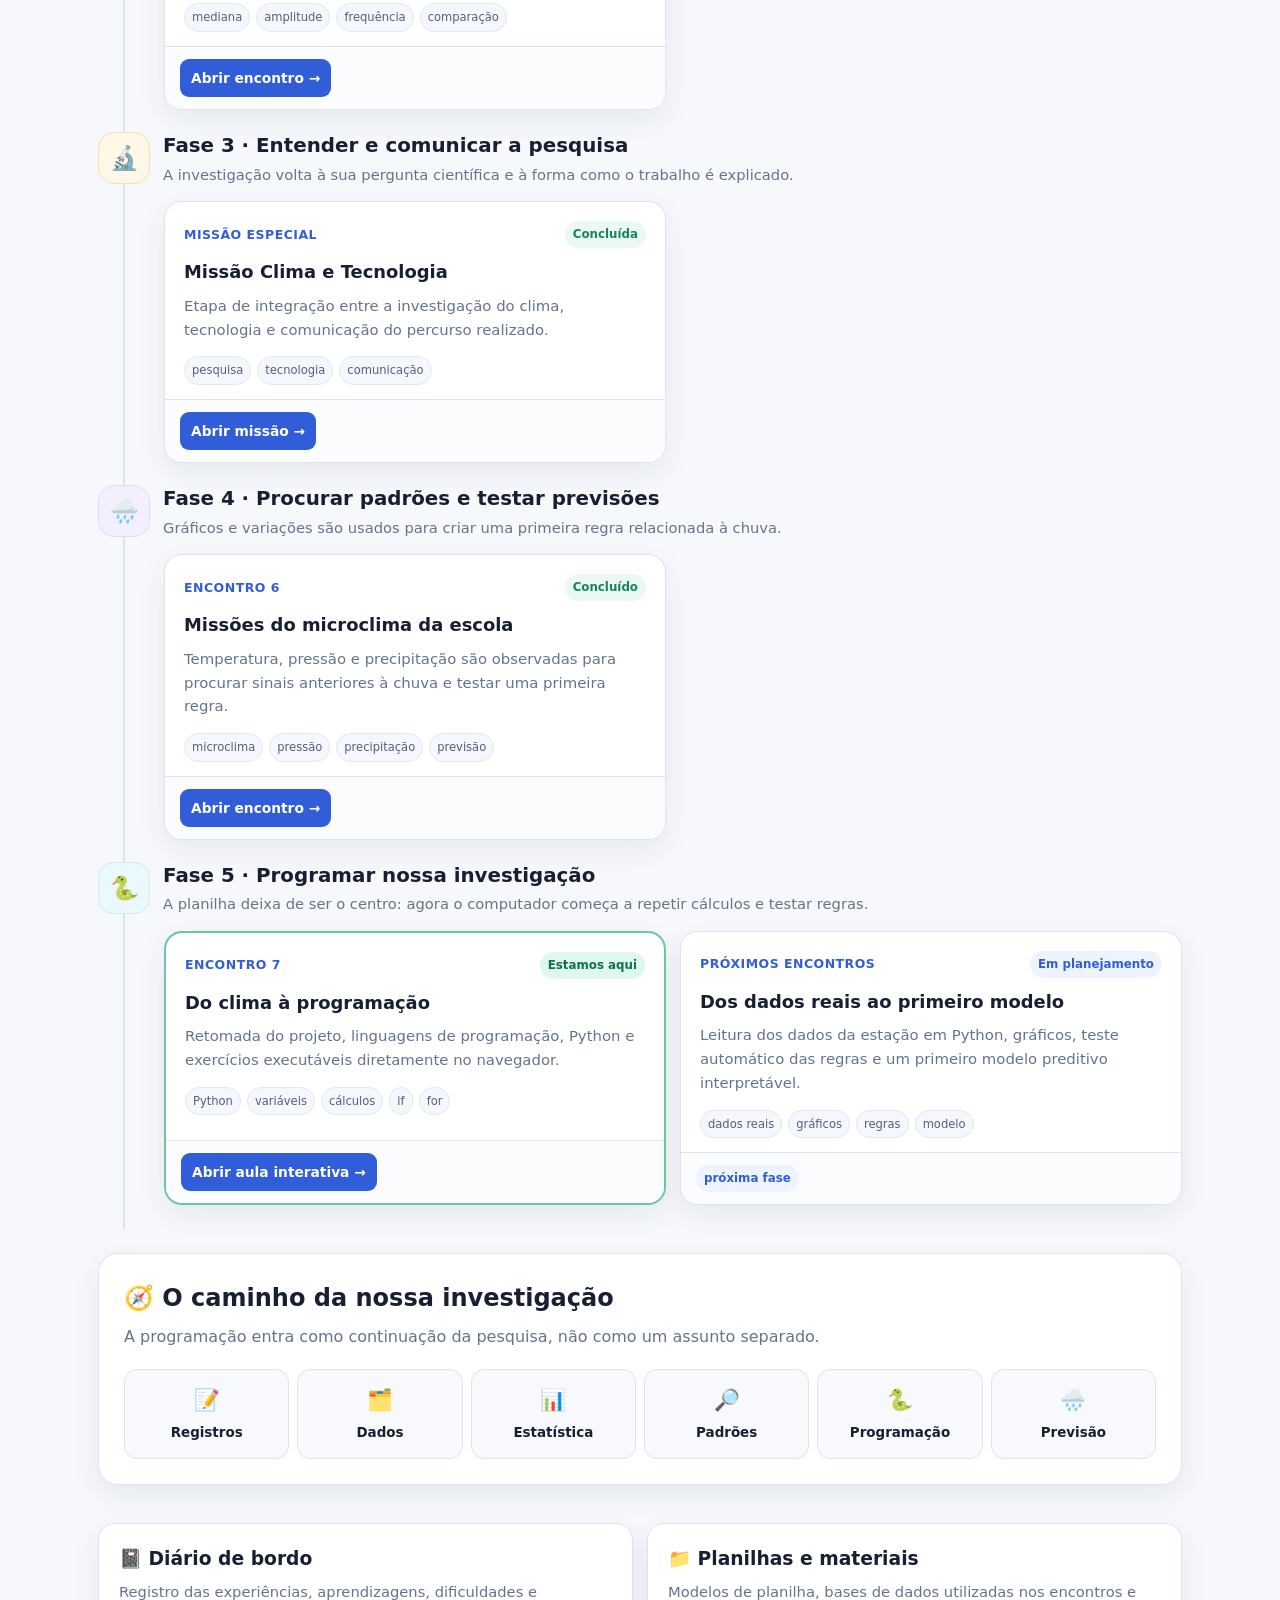
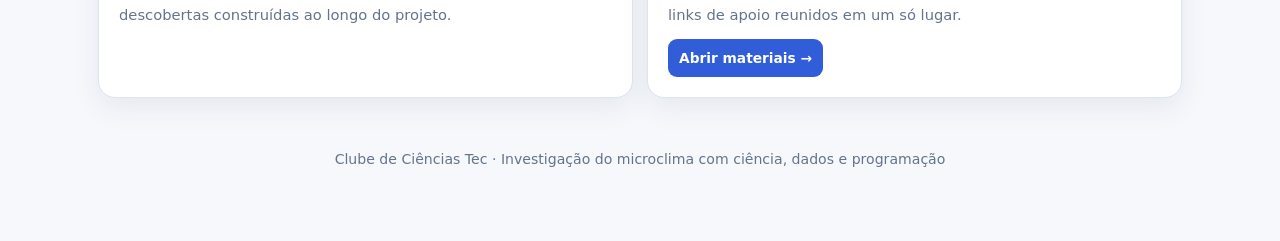
==== commit 69045b14: "Link portal to student materials and worksheet downloads" ====
--- a/index.html
+++ b/index.html
@@ -11,7 +11,7 @@
   <div class="topbar">
     <div class="topbar-inner">
       <a class="brand" href="index.html"><span class="brand-icon">🌦️</span><span>Clube de Ciências Tec</span></a>
-      <div class="toplinks"><a href="#percurso">Percurso</a><a href="#caminho">Nossa pesquisa</a><a href="#recursos">Recursos</a></div>
+      <div class="toplinks"><a href="#percurso">Percurso</a><a href="#caminho">Nossa pesquisa</a><a href="materiais/index.html">Materiais</a></div>
     </div>
   </div>
 
@@ -72,7 +72,7 @@
 
     <section id="caminho" class="research-path"><h2>🧭 O caminho da nossa investigação</h2><p>A programação entra como continuação da pesquisa, não como um assunto separado.</p><div class="path-items"><div class="path-item"><span>📝</span>Registros</div><div class="path-item"><span>🗂️</span>Dados</div><div class="path-item"><span>📊</span>Estatística</div><div class="path-item"><span>🔎</span>Padrões</div><div class="path-item"><span>🐍</span>Programação</div><div class="path-item"><span>🌧️</span>Previsão</div></div></section>
 
-    <section id="recursos" class="resources"><div class="resource-card"><h3>📓 Diário de bordo</h3><p>Registro das experiências, aprendizagens, dificuldades e descobertas construídas ao longo do projeto.</p></div><div class="resource-card"><h3>📁 Materiais originais</h3><p>O catálogo dos arquivos-fonte está documentado no repositório para manter a relação entre cada encontro e seus materiais.</p><p style="margin-top:12px"><a class="btn" href="https://github.com/pFransozi/clube-ciencias-tec/tree/main/materiais">Ver catálogo →</a></p></div></section>
+    <section id="recursos" class="resources"><div class="resource-card"><h3>📓 Diário de bordo</h3><p>Registro das experiências, aprendizagens, dificuldades e descobertas construídas ao longo do projeto.</p></div><div class="resource-card"><h3>📁 Planilhas e materiais</h3><p>Modelos de planilha, bases de dados utilizadas nos encontros e links de apoio reunidos em um só lugar.</p><p style="margin-top:12px"><a class="btn primary" href="materiais/index.html">Abrir materiais →</a></p></div></section>
 
     <footer>Clube de Ciências Tec · Investigação do microclima com ciência, dados e programação</footer>
   </main>
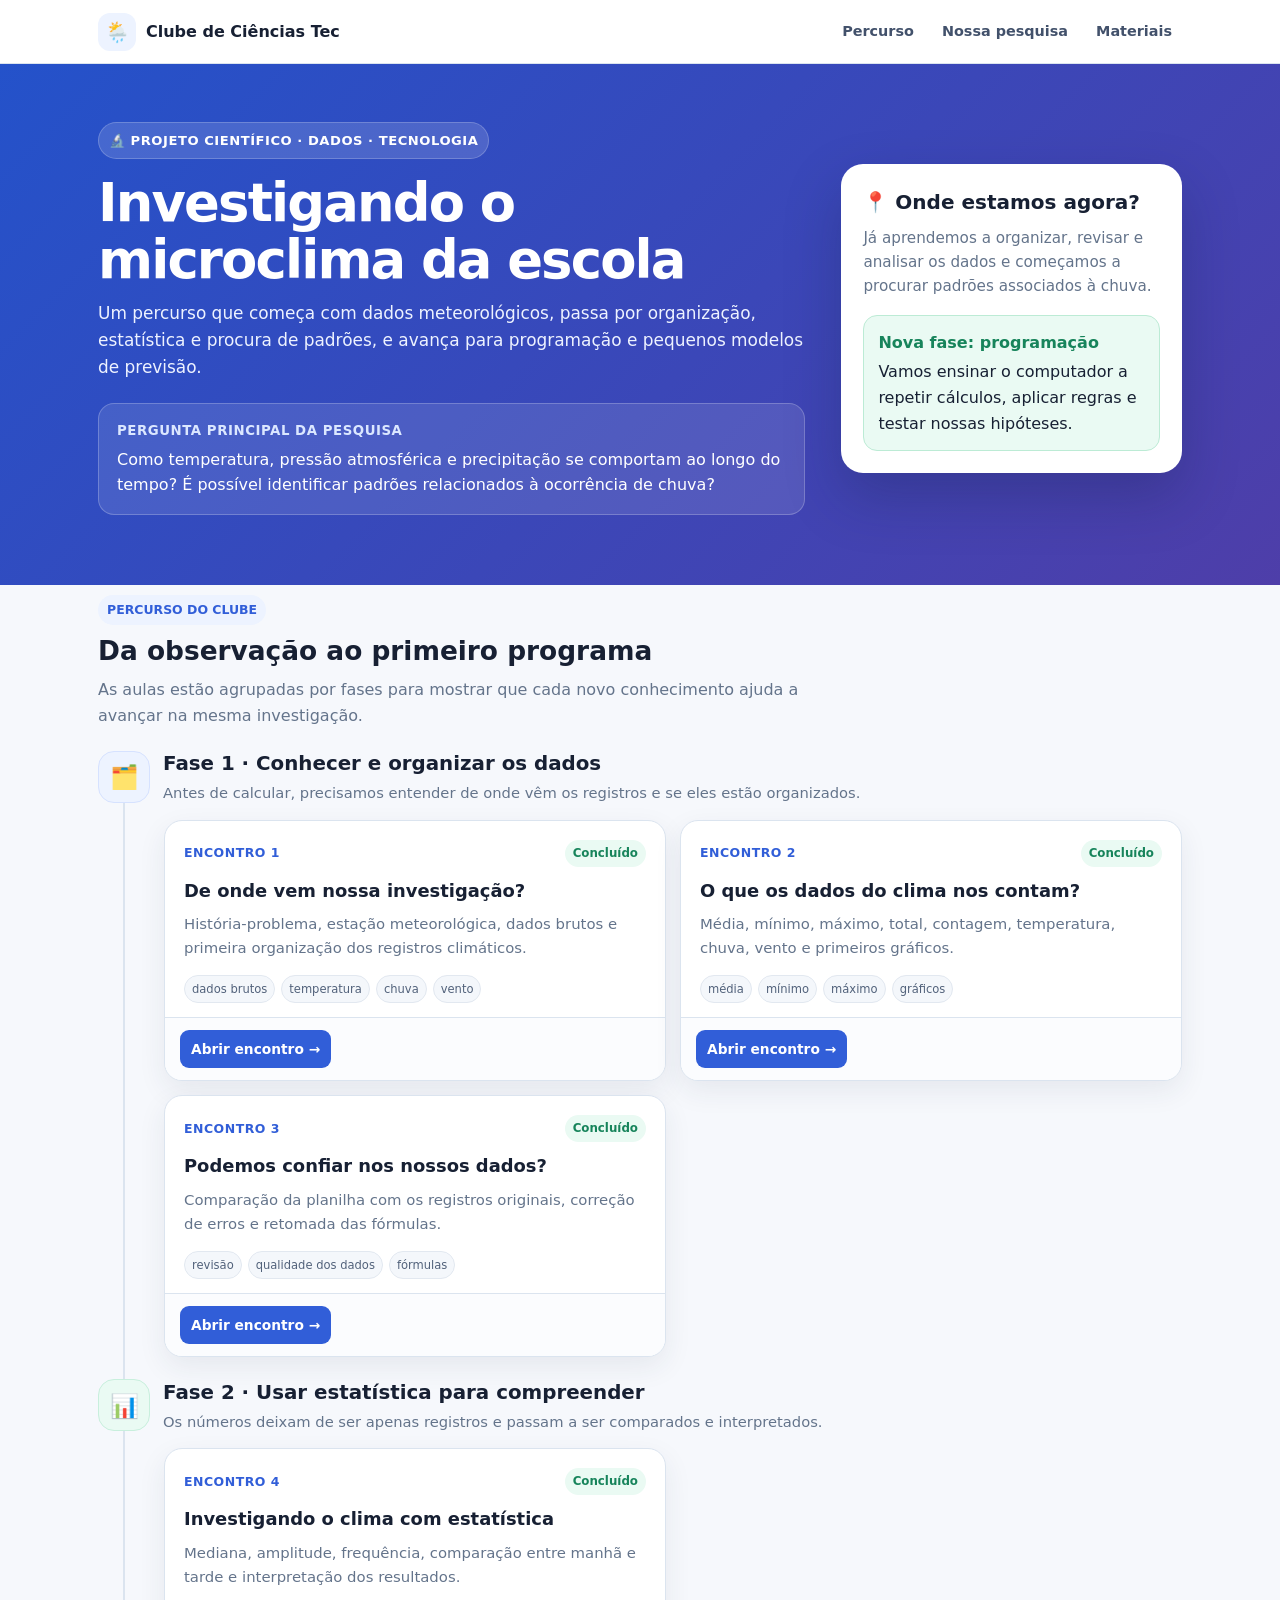
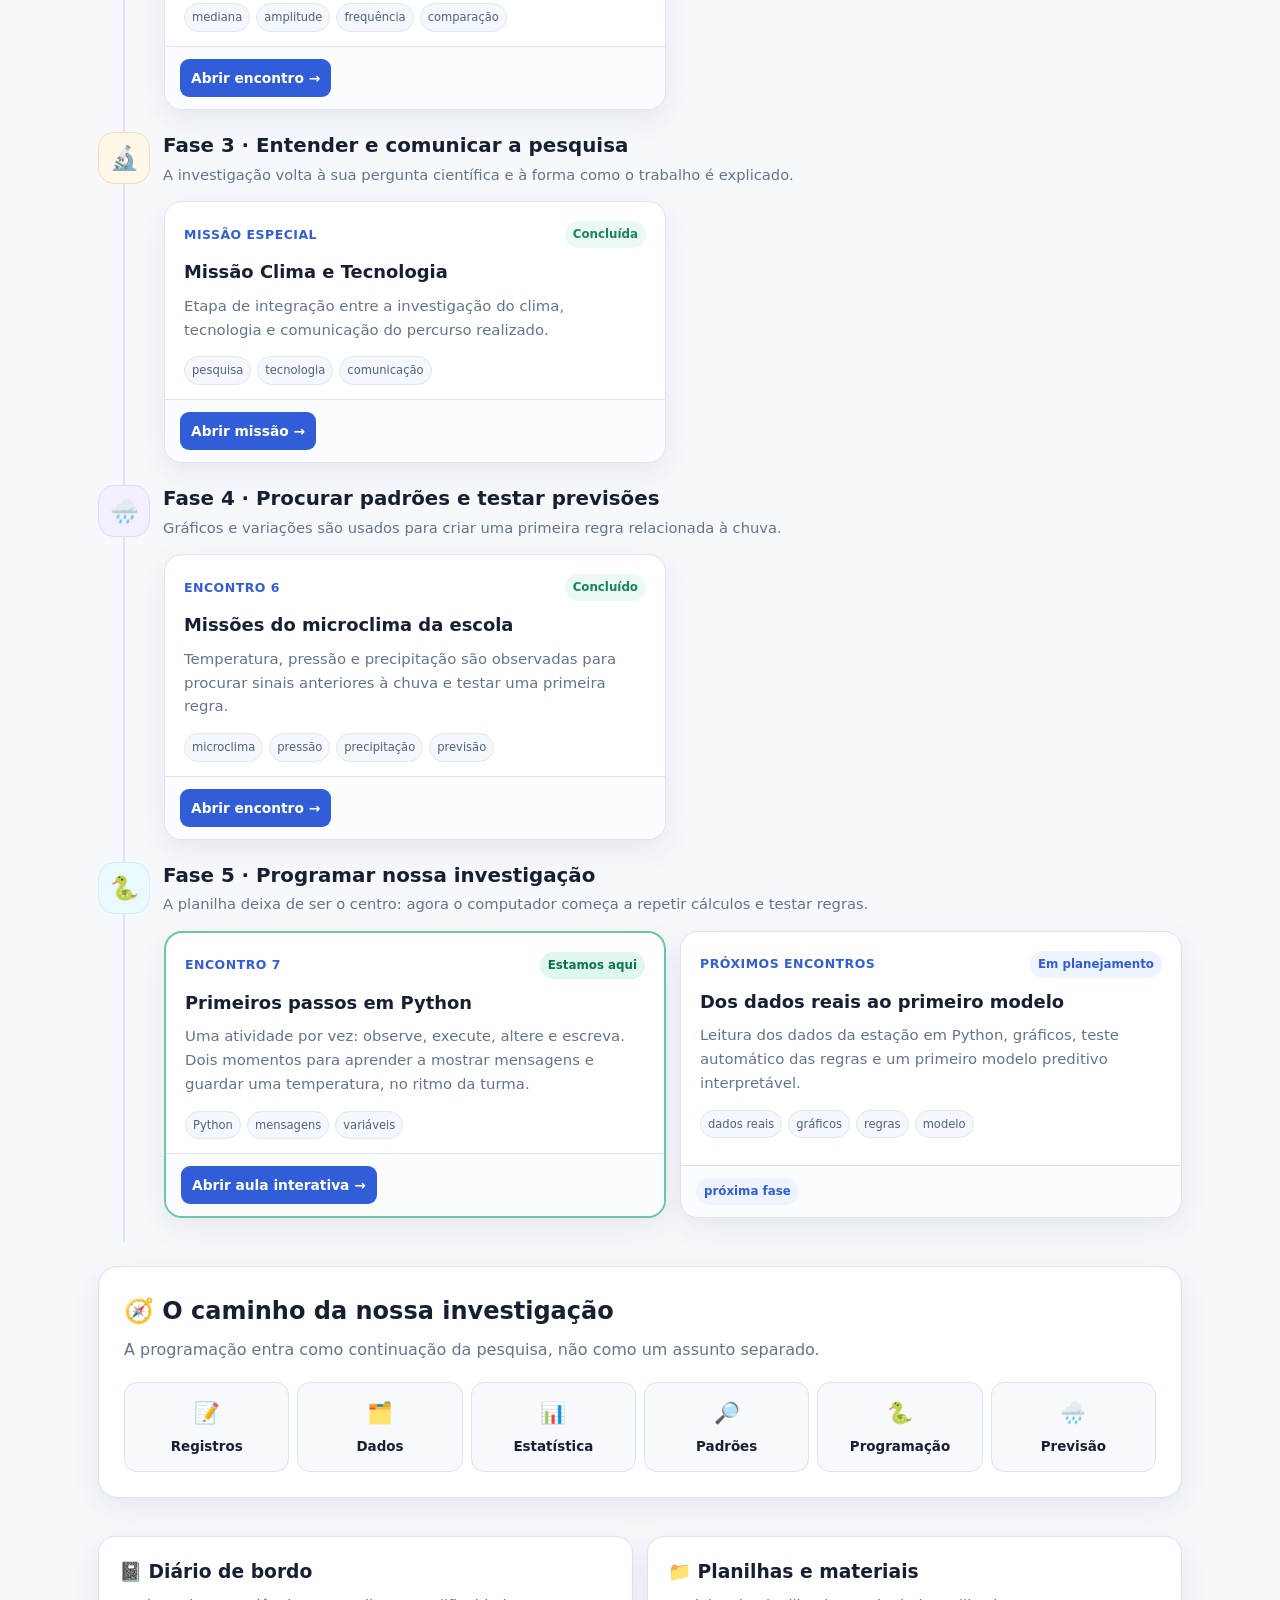
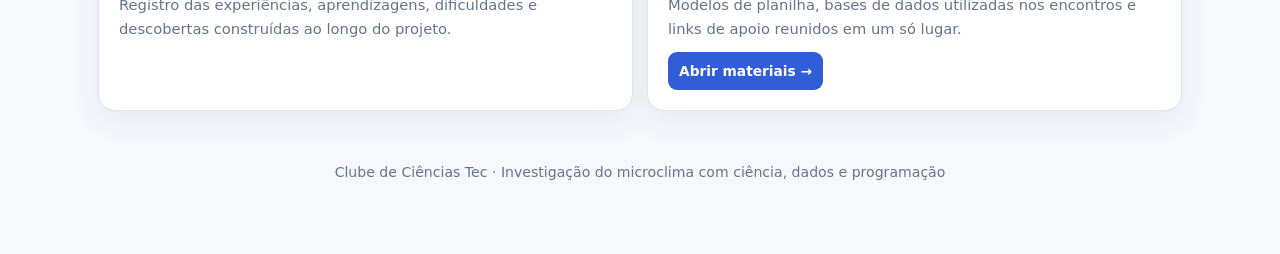
==== commit 9117d0cd: "Adapta introdução a Python para atividades graduais do 8º ano" ====
--- a/index.html
+++ b/index.html
@@ -65,7 +65,7 @@
     <section class="phase cyan">
       <div class="phase-head"><div class="phase-icon">🐍</div><div><h3>Fase 5 · Programar nossa investigação</h3><p>A planilha deixa de ser o centro: agora o computador começa a repetir cálculos e testar regras.</p></div></div>
       <div class="cards">
-        <article class="lesson current"><div class="lesson-body"><div class="lesson-meta"><span class="lesson-no">Encontro 7</span><span class="status-badge now">Estamos aqui</span></div><h4>Do clima à programação</h4><p>Retomada do projeto, linguagens de programação, Python e exercícios executáveis diretamente no navegador.</p><div class="lesson-tags"><span class="tag">Python</span><span class="tag">variáveis</span><span class="tag">cálculos</span><span class="tag">if</span><span class="tag">for</span></div></div><div class="lesson-footer"><a class="btn primary" href="aulas/07-programacao-python.html">Abrir aula interativa →</a></div></article>
+        <article class="lesson current"><div class="lesson-body"><div class="lesson-meta"><span class="lesson-no">Encontro 7</span><span class="status-badge now">Estamos aqui</span></div><h4>Primeiros passos em Python</h4><p>Uma atividade por vez: observe, execute, altere e escreva. Dois momentos para aprender a mostrar mensagens e guardar uma temperatura, no ritmo da turma.</p><div class="lesson-tags"><span class="tag">Python</span><span class="tag">mensagens</span><span class="tag">variáveis</span></div></div><div class="lesson-footer"><a class="btn primary" href="aulas/07-programacao-python.html">Abrir aula interativa →</a></div></article>
         <article class="lesson"><div class="lesson-body"><div class="lesson-meta"><span class="lesson-no">Próximos encontros</span><span class="status-badge next">Em planejamento</span></div><h4>Dos dados reais ao primeiro modelo</h4><p>Leitura dos dados da estação em Python, gráficos, teste automático das regras e um primeiro modelo preditivo interpretável.</p><div class="lesson-tags"><span class="tag">dados reais</span><span class="tag">gráficos</span><span class="tag">regras</span><span class="tag">modelo</span></div></div><div class="lesson-footer"><span class="status-badge next">próxima fase</span></div></article>
       </div>
     </section>
@@ -77,4 +77,4 @@
     <footer>Clube de Ciências Tec · Investigação do microclima com ciência, dados e programação</footer>
   </main>
 </body>
-</html>+</html>
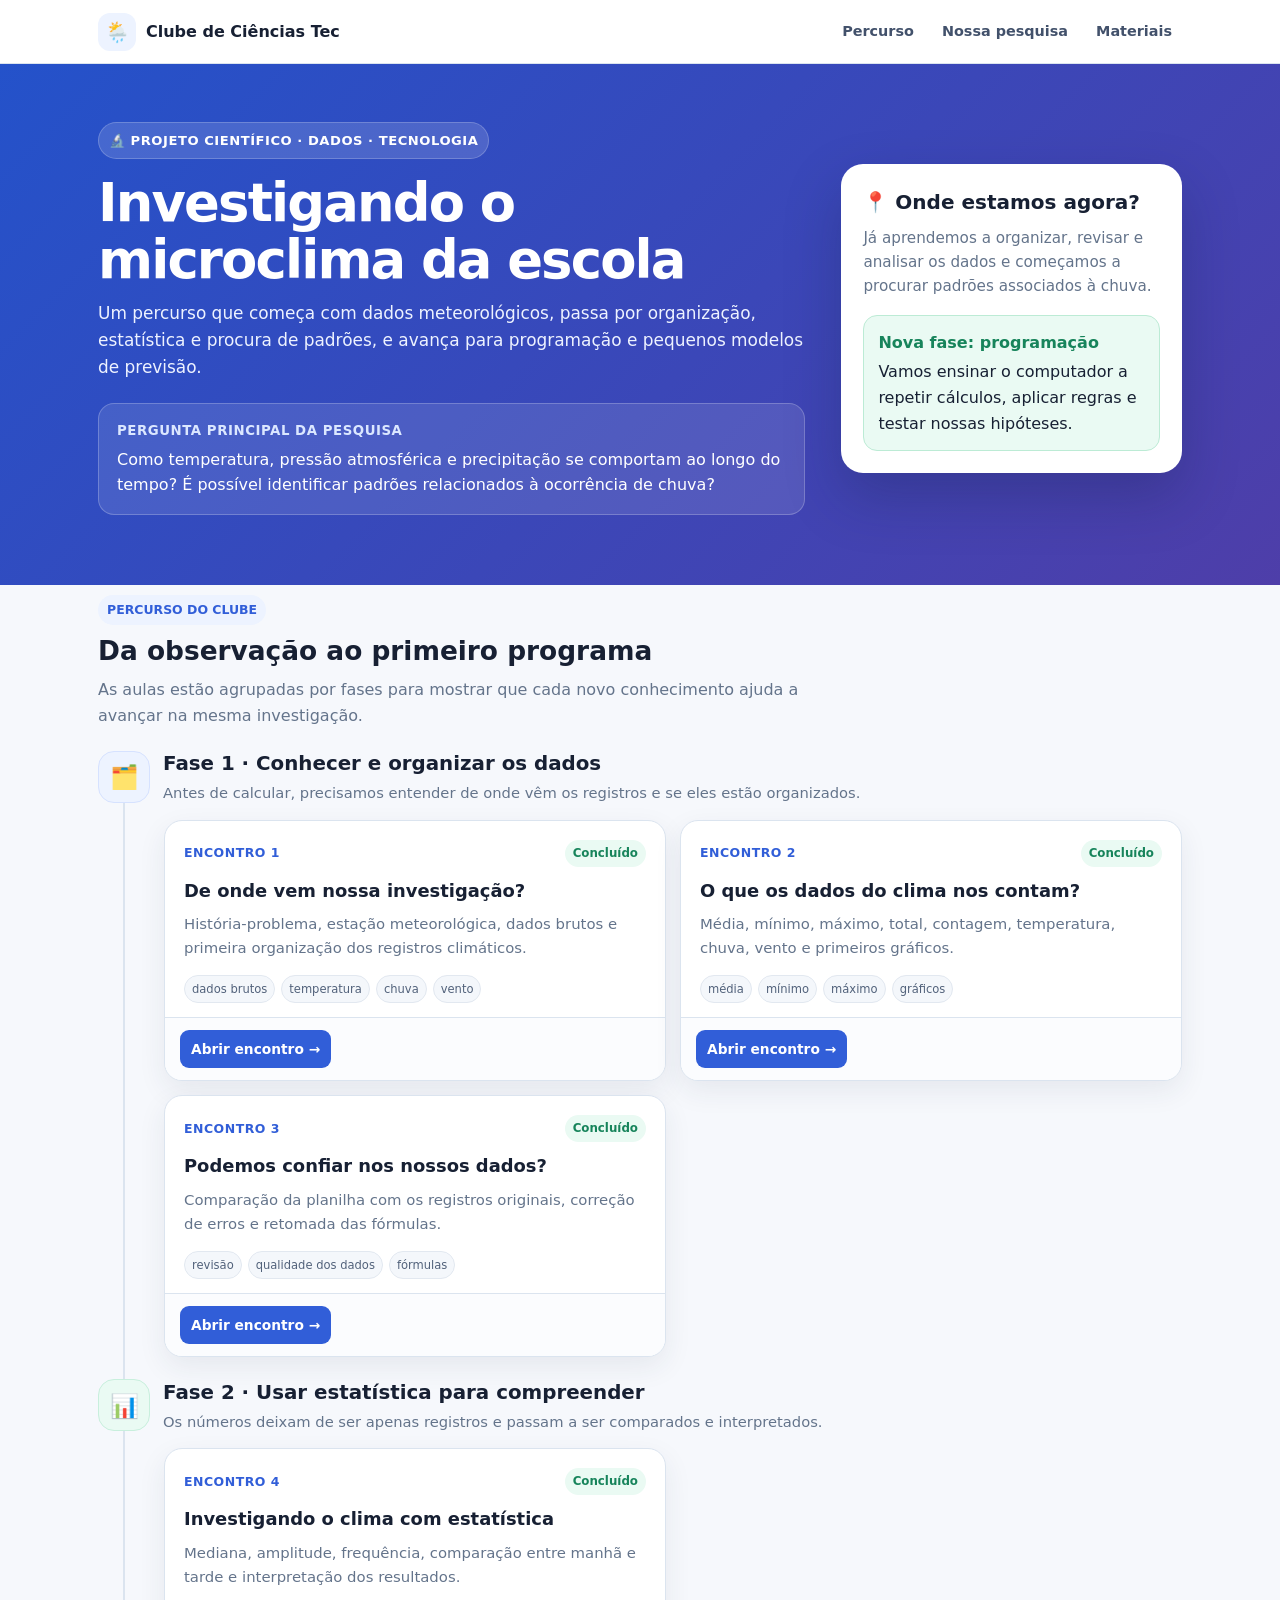
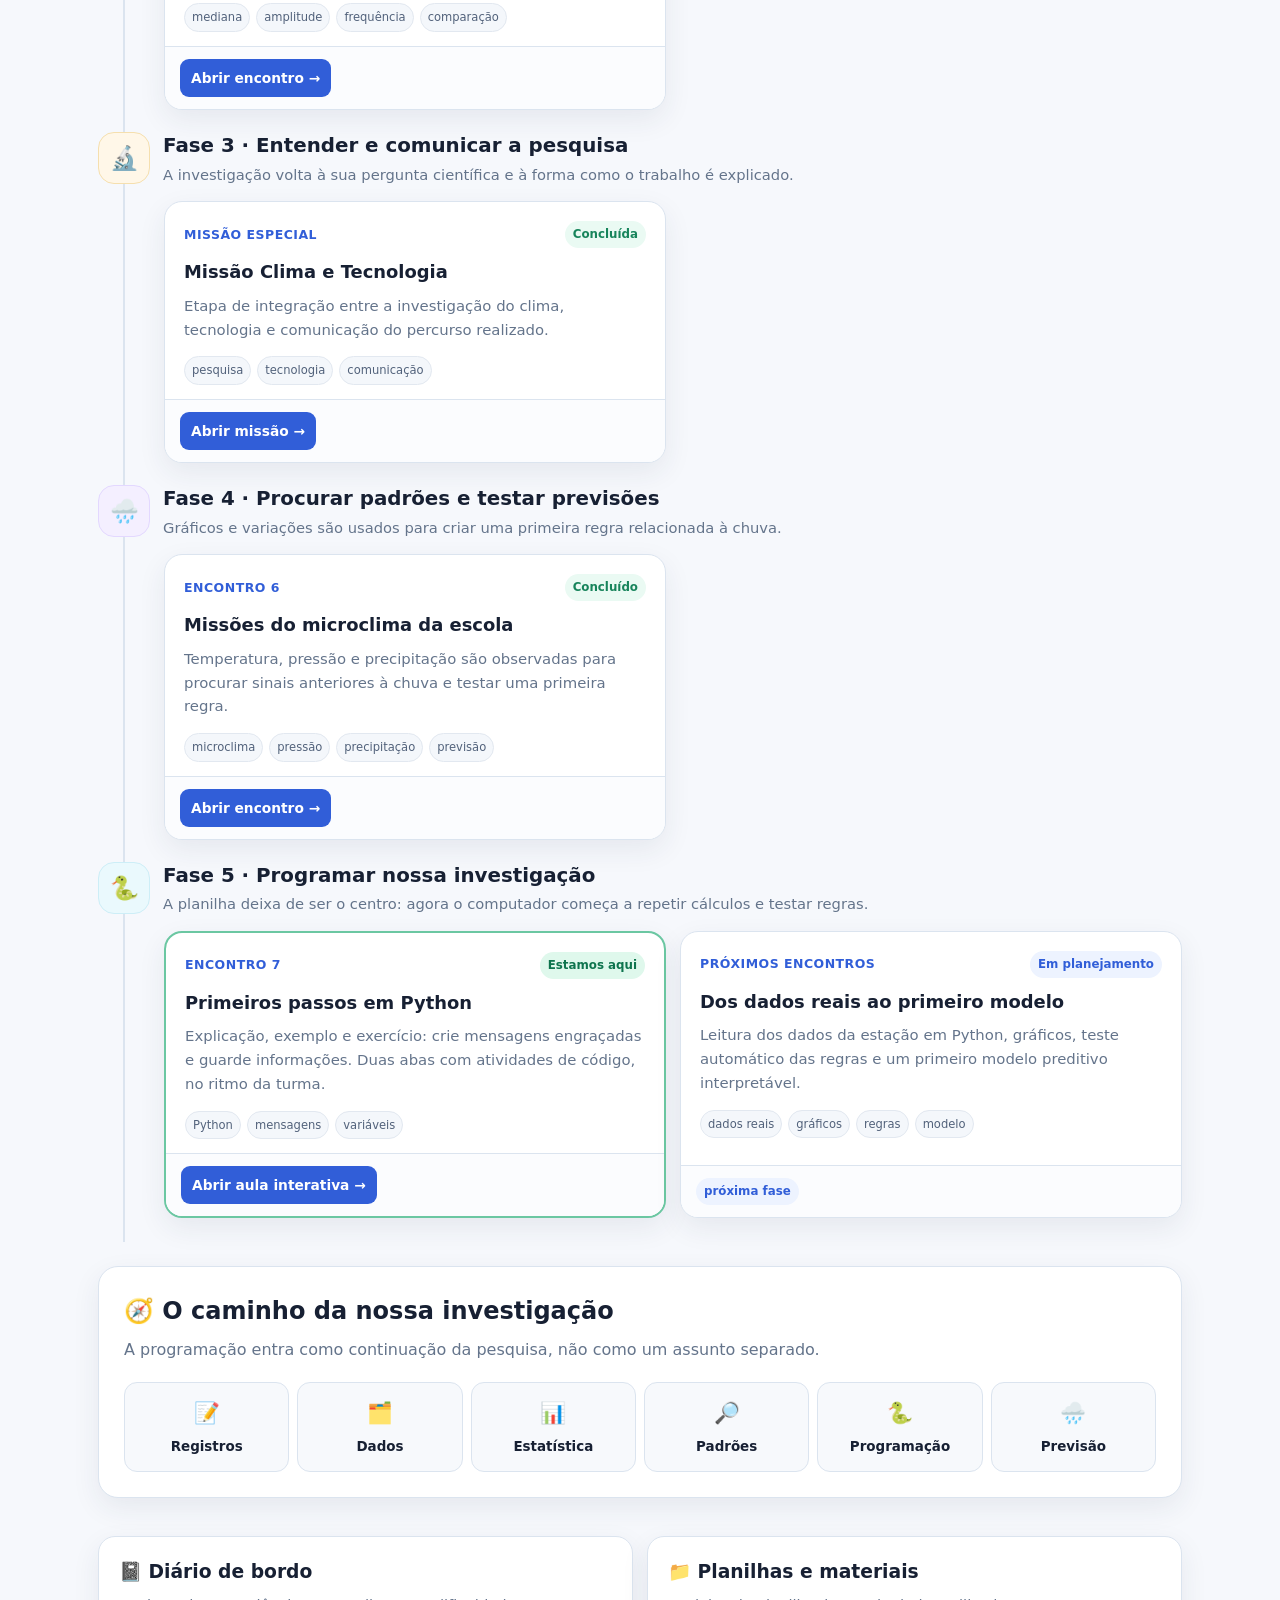
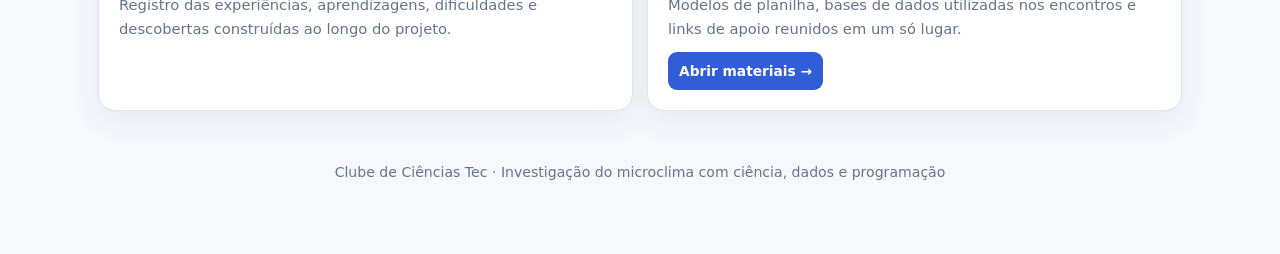
==== commit 84a2c52a: "Organiza aula em explicação, exemplo e exercícios criativos" ====
--- a/index.html
+++ b/index.html
@@ -65,7 +65,7 @@
     <section class="phase cyan">
       <div class="phase-head"><div class="phase-icon">🐍</div><div><h3>Fase 5 · Programar nossa investigação</h3><p>A planilha deixa de ser o centro: agora o computador começa a repetir cálculos e testar regras.</p></div></div>
       <div class="cards">
-        <article class="lesson current"><div class="lesson-body"><div class="lesson-meta"><span class="lesson-no">Encontro 7</span><span class="status-badge now">Estamos aqui</span></div><h4>Primeiros passos em Python</h4><p>Uma atividade por vez: observe, execute, altere e escreva. Dois momentos para aprender a mostrar mensagens e guardar uma temperatura, no ritmo da turma.</p><div class="lesson-tags"><span class="tag">Python</span><span class="tag">mensagens</span><span class="tag">variáveis</span></div></div><div class="lesson-footer"><a class="btn primary" href="aulas/07-programacao-python.html">Abrir aula interativa →</a></div></article>
+        <article class="lesson current"><div class="lesson-body"><div class="lesson-meta"><span class="lesson-no">Encontro 7</span><span class="status-badge now">Estamos aqui</span></div><h4>Primeiros passos em Python</h4><p>Explicação, exemplo e exercício: crie mensagens engraçadas e guarde informações. Duas abas com atividades de código, no ritmo da turma.</p><div class="lesson-tags"><span class="tag">Python</span><span class="tag">mensagens</span><span class="tag">variáveis</span></div></div><div class="lesson-footer"><a class="btn primary" href="aulas/07-programacao-python.html">Abrir aula interativa →</a></div></article>
         <article class="lesson"><div class="lesson-body"><div class="lesson-meta"><span class="lesson-no">Próximos encontros</span><span class="status-badge next">Em planejamento</span></div><h4>Dos dados reais ao primeiro modelo</h4><p>Leitura dos dados da estação em Python, gráficos, teste automático das regras e um primeiro modelo preditivo interpretável.</p><div class="lesson-tags"><span class="tag">dados reais</span><span class="tag">gráficos</span><span class="tag">regras</span><span class="tag">modelo</span></div></div><div class="lesson-footer"><span class="status-badge next">próxima fase</span></div></article>
       </div>
     </section>
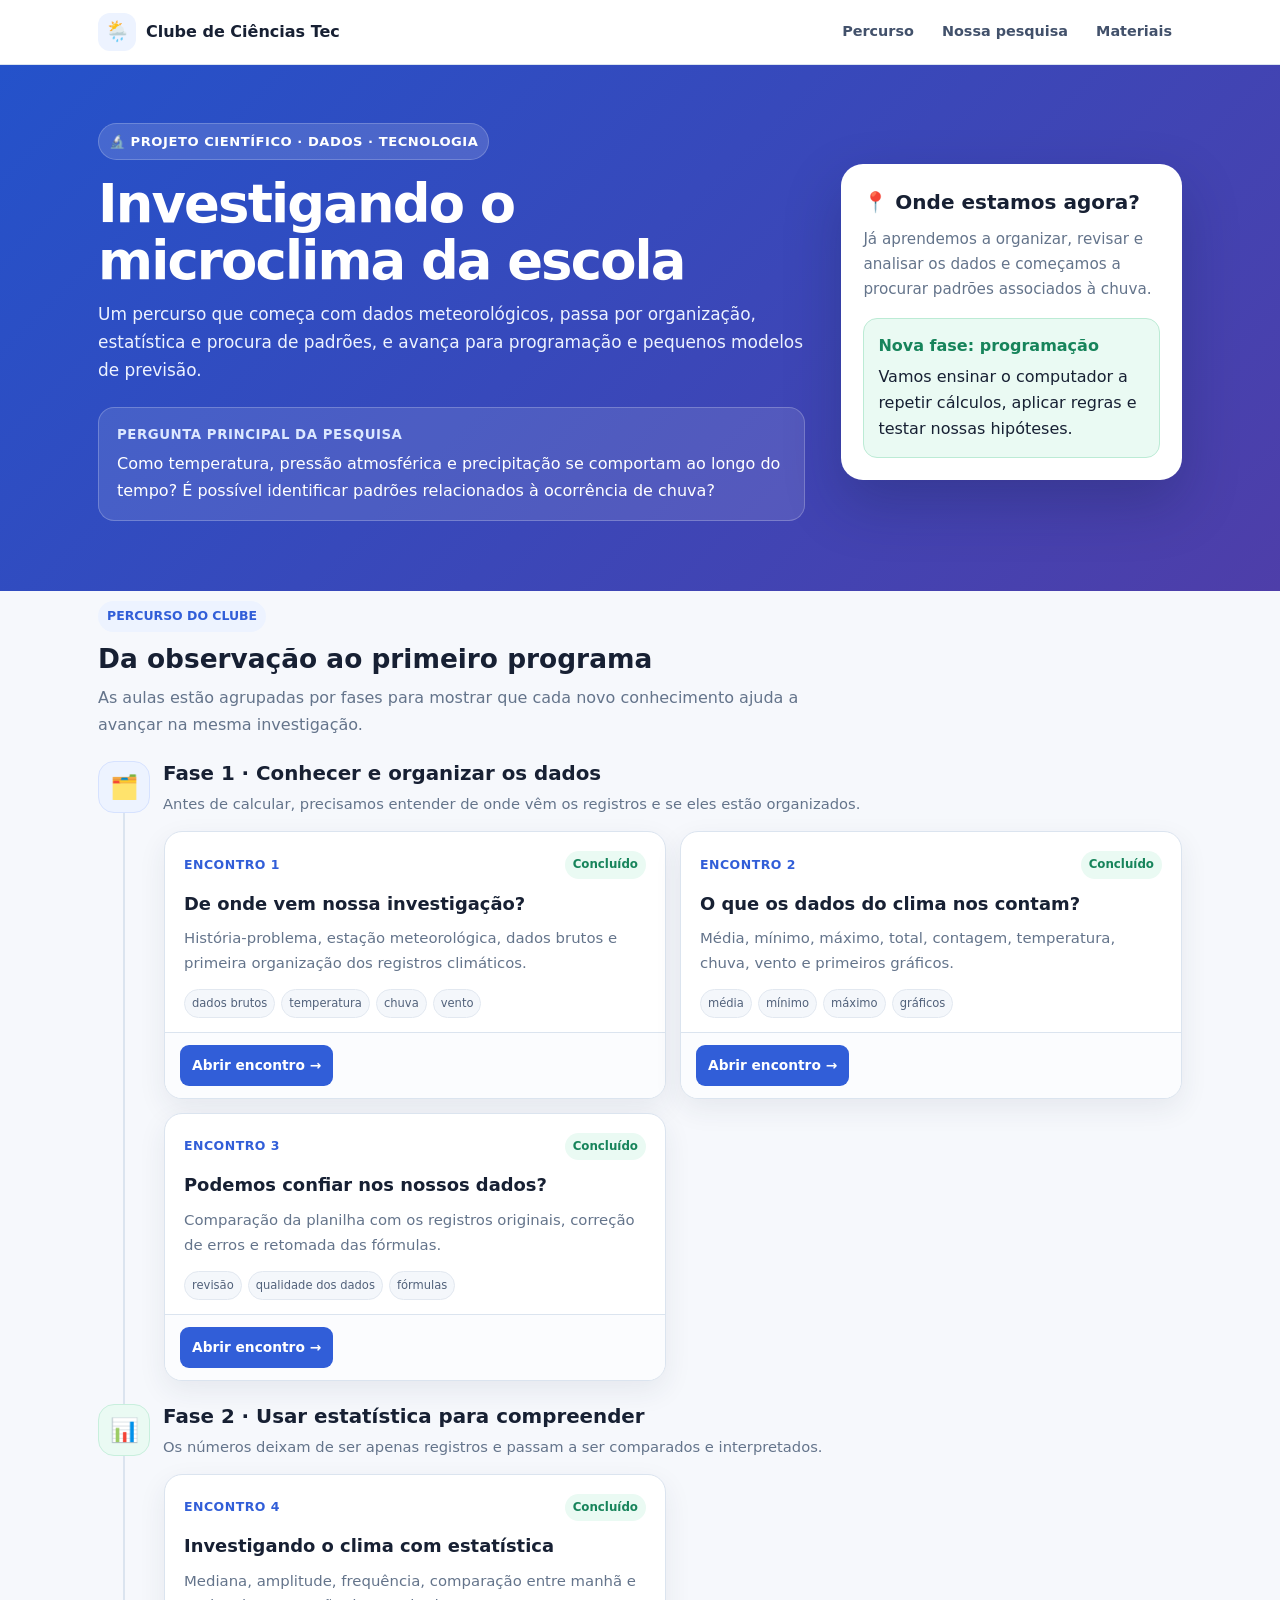
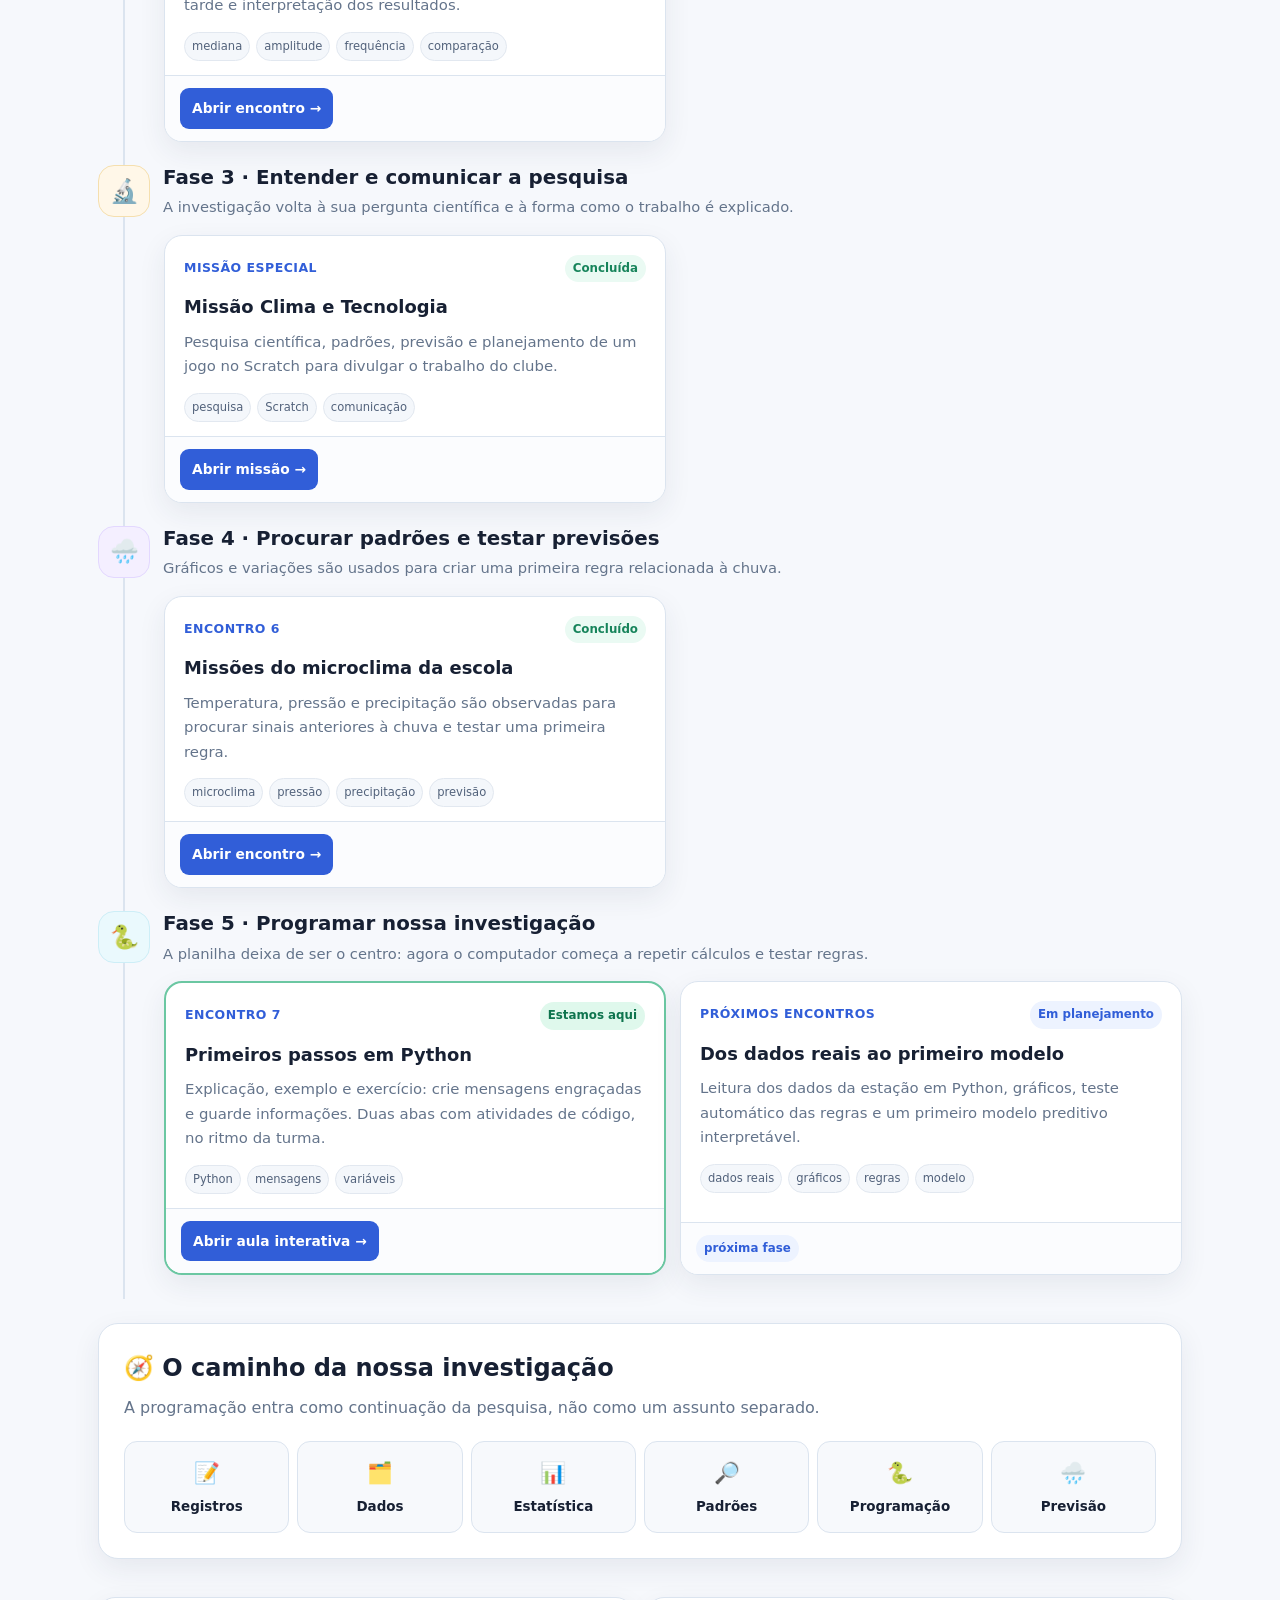
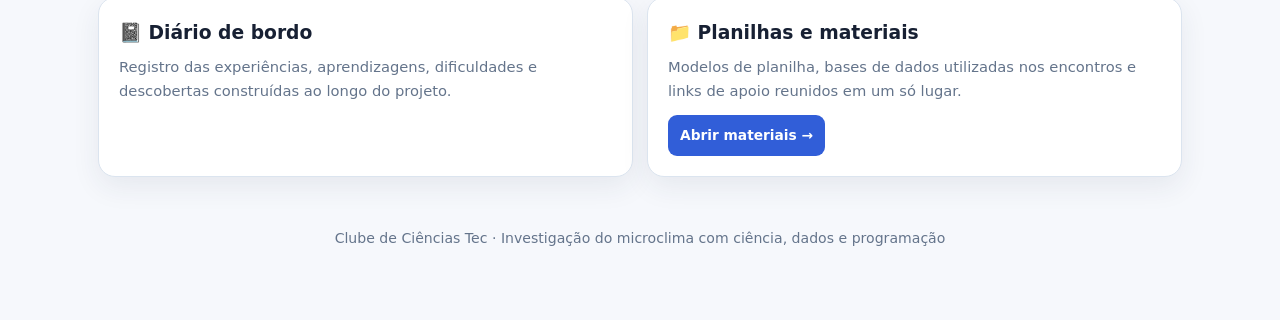
==== commit 436c1a30: "Amplia conteúdos das aulas realizadas" ====
--- a/index.html
+++ b/index.html
@@ -54,7 +54,7 @@
 
     <section class="phase amber">
       <div class="phase-head"><div class="phase-icon">🔬</div><div><h3>Fase 3 · Entender e comunicar a pesquisa</h3><p>A investigação volta à sua pergunta científica e à forma como o trabalho é explicado.</p></div></div>
-      <div class="cards"><article class="lesson"><div class="lesson-body"><div class="lesson-meta"><span class="lesson-no">Missão especial</span><span class="status-badge done">Concluída</span></div><h4>Missão Clima e Tecnologia</h4><p>Etapa de integração entre a investigação do clima, tecnologia e comunicação do percurso realizado.</p><div class="lesson-tags"><span class="tag">pesquisa</span><span class="tag">tecnologia</span><span class="tag">comunicação</span></div></div><div class="lesson-footer"><a class="btn primary" href="aulas/05-missao-clima.html">Abrir missão →</a></div></article></div>
+      <div class="cards"><article class="lesson"><div class="lesson-body"><div class="lesson-meta"><span class="lesson-no">Missão especial</span><span class="status-badge done">Concluída</span></div><h4>Missão Clima e Tecnologia</h4><p>Pesquisa científica, padrões, previsão e planejamento de um jogo no Scratch para divulgar o trabalho do clube.</p><div class="lesson-tags"><span class="tag">pesquisa</span><span class="tag">Scratch</span><span class="tag">comunicação</span></div></div><div class="lesson-footer"><a class="btn primary" href="aulas/05-missao-clima.html">Abrir missão →</a></div></article></div>
     </section>
 
     <section class="phase purple">
--- a/assets/site.css
+++ b/assets/site.css
@@ -1 +1,1025 @@
-*{box-sizing:border-box}html{scroll-behavior:smooth}:root{--bg:#f6f8fc;--surface:#fff;--text:#172033;--muted:#64748b;--line:#dbe4ef;--blue:#315ed8;--blue2:#244bbb;--blue-soft:#edf3ff;--green:#17845b;--green-soft:#eafaf3;--amber:#b76b07;--amber-soft:#fff7e8;--purple:#7652c7;--purple-soft:#f4efff;--cyan:#167d9a;--cyan-soft:#eaf9fd;--shadow:0 10px 28px rgba(32,48,78,.08);--radius:18px}body{margin:0;font-family:Inter,ui-sans-serif,system-ui,-apple-system,BlinkMacSystemFont,"Segoe UI",sans-serif;color:var(--text);background:var(--bg);line-height:1.6}a{color:inherit}.topbar{position:sticky;top:0;z-index:30;background:rgba(255,255,255,.95);backdrop-filter:blur(10px);border-bottom:1px solid var(--line)}.topbar-inner{max-width:1120px;margin:auto;padding:12px 18px;display:flex;align-items:center;justify-content:space-between;gap:16px}.brand{display:flex;align-items:center;gap:10px;font-weight:800;text-decoration:none}.brand-icon{width:38px;height:38px;border-radius:12px;display:grid;place-items:center;background:var(--blue-soft);font-size:1.25rem}.toplinks{display:flex;gap:8px;flex-wrap:wrap}.toplinks a{text-decoration:none;color:#42516b;font-size:.9rem;font-weight:700;padding:8px 10px;border-radius:9px}.toplinks a:hover{background:var(--blue-soft);color:var(--blue)}.hero{background:linear-gradient(135deg,#2452ca,#4e3ea9);color:#fff}.hero-inner{max-width:1120px;margin:auto;padding:58px 18px 70px;display:grid;grid-template-columns:minmax(0,1.35fr) minmax(270px,.65fr);gap:36px;align-items:center}.eyebrow{display:inline-flex;align-items:center;gap:7px;font-size:.82rem;font-weight:800;letter-spacing:.04em;text-transform:uppercase;background:rgba(255,255,255,.14);border:1px solid rgba(255,255,255,.2);padding:7px 10px;border-radius:999px}.hero h1{margin:15px 0 12px;font-size:clamp(2rem,5vw,3.3rem);line-height:1.08;letter-spacing:-.035em}.hero p{margin:0;max-width:760px;font-size:1.06rem;color:#edf2ff}.question-box{margin-top:22px;background:rgba(255,255,255,.11);border:1px solid rgba(255,255,255,.22);border-radius:16px;padding:16px 18px}.question-box small{display:block;font-weight:800;color:#dbe7ff;margin-bottom:5px;text-transform:uppercase;letter-spacing:.04em}.hero-card{background:#fff;color:var(--text);border-radius:22px;padding:22px;box-shadow:0 24px 55px rgba(14,26,63,.25)}.hero-card h2{margin:0 0 8px;font-size:1.25rem}.hero-card p{color:var(--muted);font-size:.95rem}.step-now{margin-top:16px;padding:14px;border-radius:14px;background:var(--green-soft);border:1px solid #bcebd5}.step-now strong{display:block;color:var(--green);margin-bottom:4px}main{max-width:1120px;margin:-32px auto 0;padding:0 18px 70px;position:relative;z-index:5}.overview{display:grid;grid-template-columns:repeat(4,1fr);gap:12px;margin-bottom:34px}.metric,.card,.lesson,.resource-card,.research-path{background:var(--surface);border:1px solid var(--line);box-shadow:var(--shadow)}.metric{border-radius:15px;padding:15px 16px}.metric .num{font-weight:850;font-size:1.5rem;color:var(--blue)}.metric .label{font-size:.88rem;color:var(--muted)}.section-title{margin:42px 0 8px}.section-kicker{display:inline-block;font-size:.78rem;font-weight:850;color:var(--blue);background:var(--blue-soft);border-radius:999px;padding:5px 9px;margin-bottom:5px}.section-title h2{margin:0;font-size:1.65rem}.section-title p{margin:5px 0 0;color:var(--muted);max-width:760px}.phase{position:relative;margin-top:20px}.phase:before{content:"";position:absolute;left:25px;top:40px;bottom:-24px;width:2px;background:var(--line)}.phase:last-of-type:before{display:none}.phase-head{display:flex;align-items:center;gap:13px;margin-bottom:15px;position:relative;z-index:2}.phase-icon{width:52px;height:52px;flex:none;border-radius:16px;display:grid;place-items:center;font-size:1.45rem;background:var(--blue-soft);border:1px solid #d6e2ff}.phase.green .phase-icon{background:var(--green-soft);border-color:#c8efdd}.phase.amber .phase-icon{background:var(--amber-soft);border-color:#f5dfae}.phase.purple .phase-icon{background:var(--purple-soft);border-color:#e3d8ff}.phase.cyan .phase-icon{background:var(--cyan-soft);border-color:#cdeef7}.phase-head h3{margin:0;font-size:1.24rem}.phase-head p{margin:1px 0 0;color:var(--muted);font-size:.92rem}.cards{margin-left:66px;display:grid;grid-template-columns:repeat(2,minmax(0,1fr));gap:14px}.lesson{border-radius:var(--radius);overflow:hidden;display:flex;flex-direction:column;min-height:220px}.lesson.current{border:2px solid #6bc7a2}.lesson-body{padding:19px 19px 14px;flex:1}.lesson-meta{display:flex;justify-content:space-between;align-items:center;gap:8px;margin-bottom:10px}.lesson-no{font-size:.78rem;font-weight:850;letter-spacing:.04em;text-transform:uppercase;color:var(--blue)}.status-badge{font-size:.74rem;font-weight:800;border-radius:999px;padding:4px 8px;background:#f1f5f9;color:#64748b}.status-badge.done{background:var(--green-soft);color:var(--green)}.status-badge.now{background:#dff8ec;color:#0e744e}.status-badge.next{background:var(--blue-soft);color:var(--blue)}.lesson h4{margin:0 0 8px;font-size:1.12rem}.lesson p{margin:0;color:var(--muted);font-size:.93rem}.lesson-tags{display:flex;flex-wrap:wrap;gap:6px;margin-top:14px}.tag{font-size:.72rem;color:#52627b;background:#f4f7fb;border:1px solid #e2e8f0;border-radius:999px;padding:4px 7px}.lesson-footer{border-top:1px solid var(--line);padding:12px 15px;display:flex;justify-content:space-between;align-items:center;gap:8px;background:#fbfcfe}.btn{display:inline-block;border:0;text-decoration:none;padding:8px 11px;border-radius:9px;font-weight:800;font-size:.86rem;color:var(--blue);background:var(--blue-soft)}.btn.primary{color:#fff;background:var(--blue)}.btn.primary:hover{background:var(--blue2)}.research-path{margin-top:48px;padding:25px;border-radius:20px}.research-path h2{margin:0 0 6px}.research-path>p{margin:0;color:var(--muted)}.path-items{display:grid;grid-template-columns:repeat(6,1fr);gap:8px;margin-top:20px}.path-item{text-align:center;border-radius:13px;background:#f7f9fc;border:1px solid var(--line);padding:14px 8px;font-weight:750;font-size:.84rem}.path-item span{display:block;font-size:1.3rem;margin-bottom:5px}.resources{margin-top:38px;display:grid;grid-template-columns:1fr 1fr;gap:14px}.resource-card{border-radius:17px;padding:20px}.resource-card h3{margin:0 0 6px}.resource-card p{margin:0;color:var(--muted);font-size:.92rem}.lesson-page{max-width:900px;margin:28px auto 70px;padding:0 18px}.lesson-page .card{border-radius:18px;padding:24px;margin:16px 0}.lesson-page h1{font-size:clamp(1.8rem,4vw,2.6rem);line-height:1.15}.lesson-page h2{margin-top:0}.lesson-page .lead{font-size:1.05rem;color:#475569}.lesson-page ul,.lesson-page ol{padding-left:22px}.callout{border-left:5px solid var(--blue);background:var(--blue-soft);padding:14px 16px;border-radius:12px;margin:18px 0}.callout.green{border-left-color:var(--green);background:var(--green-soft)}.callout.amber{border-left-color:var(--amber);background:var(--amber-soft)}.lesson-nav{display:flex;justify-content:space-between;gap:12px;flex-wrap:wrap;margin-top:28px}.source-list{font-size:.9rem;color:var(--muted)}footer{margin-top:50px;color:var(--muted);text-align:center;font-size:.88rem}@media(max-width:850px){.hero-inner{grid-template-columns:1fr}.overview{grid-template-columns:repeat(2,1fr)}.cards{grid-template-columns:1fr}.path-items{grid-template-columns:repeat(3,1fr)}}@media(max-width:600px){.toplinks{display:none}.hero-inner{padding-top:44px;padding-bottom:65px}main{margin-top:-25px}.overview{grid-template-columns:1fr 1fr}.cards{margin-left:0}.phase:before{display:none}.phase-head{align-items:flex-start}.phase-icon{width:44px;height:44px;border-radius:13px}.resources{grid-template-columns:1fr}.path-items{grid-template-columns:repeat(2,1fr)}}+* {
+  box-sizing: border-box;
+}
+
+html {
+  scroll-behavior: smooth;
+}
+
+:root {
+  --bg: #f6f8fc;
+  --surface: #ffffff;
+  --text: #172033;
+  --muted: #64748b;
+  --line: #dbe4ef;
+  --blue: #315ed8;
+  --blue2: #244bbb;
+  --blue-soft: #edf3ff;
+  --green: #17845b;
+  --green-soft: #eafaf3;
+  --amber: #9a5c08;
+  --amber-soft: #fff7e8;
+  --purple: #7652c7;
+  --purple-soft: #f4efff;
+  --cyan: #167d9a;
+  --cyan-soft: #eaf9fd;
+  --red: #b54444;
+  --red-soft: #fff1f1;
+  --code: #14213a;
+  --shadow: 0 10px 28px rgba(32, 48, 78, 0.08);
+  --radius: 18px;
+}
+
+body {
+  margin: 0;
+  font-family: Inter, ui-sans-serif, system-ui, -apple-system, BlinkMacSystemFont, "Segoe UI", sans-serif;
+  color: var(--text);
+  background: var(--bg);
+  line-height: 1.65;
+}
+
+a {
+  color: inherit;
+}
+
+.topbar {
+  position: sticky;
+  top: 0;
+  z-index: 30;
+  background: rgba(255, 255, 255, 0.95);
+  backdrop-filter: blur(10px);
+  border-bottom: 1px solid var(--line);
+}
+
+.topbar-inner {
+  max-width: 1120px;
+  margin: auto;
+  padding: 12px 18px;
+  display: flex;
+  align-items: center;
+  justify-content: space-between;
+  gap: 16px;
+}
+
+.brand {
+  display: flex;
+  align-items: center;
+  gap: 10px;
+  font-weight: 800;
+  text-decoration: none;
+}
+
+.brand-icon {
+  width: 38px;
+  height: 38px;
+  border-radius: 12px;
+  display: grid;
+  place-items: center;
+  background: var(--blue-soft);
+  font-size: 1.25rem;
+}
+
+.toplinks {
+  display: flex;
+  gap: 8px;
+  flex-wrap: wrap;
+}
+
+.toplinks a {
+  text-decoration: none;
+  color: #42516b;
+  font-size: 0.9rem;
+  font-weight: 700;
+  padding: 8px 10px;
+  border-radius: 9px;
+}
+
+.toplinks a:hover {
+  background: var(--blue-soft);
+  color: var(--blue);
+}
+
+.hero {
+  background: linear-gradient(135deg, #2452ca, #4e3ea9);
+  color: #fff;
+}
+
+.hero-inner {
+  max-width: 1120px;
+  margin: auto;
+  padding: 58px 18px 70px;
+  display: grid;
+  grid-template-columns: minmax(0, 1.35fr) minmax(270px, 0.65fr);
+  gap: 36px;
+  align-items: center;
+}
+
+.eyebrow {
+  display: inline-flex;
+  align-items: center;
+  gap: 7px;
+  font-size: 0.82rem;
+  font-weight: 800;
+  letter-spacing: 0.04em;
+  text-transform: uppercase;
+  background: rgba(255, 255, 255, 0.14);
+  border: 1px solid rgba(255, 255, 255, 0.2);
+  padding: 7px 10px;
+  border-radius: 999px;
+}
+
+.hero h1 {
+  margin: 15px 0 12px;
+  font-size: clamp(2rem, 5vw, 3.3rem);
+  line-height: 1.08;
+  letter-spacing: -0.035em;
+}
+
+.hero p {
+  margin: 0;
+  max-width: 760px;
+  font-size: 1.06rem;
+  color: #edf2ff;
+}
+
+.question-box {
+  margin-top: 22px;
+  background: rgba(255, 255, 255, 0.11);
+  border: 1px solid rgba(255, 255, 255, 0.22);
+  border-radius: 16px;
+  padding: 16px 18px;
+}
+
+.question-box small {
+  display: block;
+  font-weight: 800;
+  color: #dbe7ff;
+  margin-bottom: 5px;
+  text-transform: uppercase;
+  letter-spacing: 0.04em;
+}
+
+.hero-card {
+  background: #fff;
+  color: var(--text);
+  border-radius: 22px;
+  padding: 22px;
+  box-shadow: 0 24px 55px rgba(14, 26, 63, 0.25);
+}
+
+.hero-card h2 {
+  margin: 0 0 8px;
+  font-size: 1.25rem;
+}
+
+.hero-card p {
+  color: var(--muted);
+  font-size: 0.95rem;
+}
+
+.step-now {
+  margin-top: 16px;
+  padding: 14px;
+  border-radius: 14px;
+  background: var(--green-soft);
+  border: 1px solid #bcebd5;
+}
+
+.step-now strong {
+  display: block;
+  color: var(--green);
+  margin-bottom: 4px;
+}
+
+main {
+  max-width: 1120px;
+  margin: -32px auto 0;
+  padding: 0 18px 70px;
+  position: relative;
+  z-index: 5;
+}
+
+.overview {
+  display: grid;
+  grid-template-columns: repeat(4, 1fr);
+  gap: 12px;
+  margin-bottom: 34px;
+}
+
+.metric,
+.card,
+.lesson,
+.resource-card,
+.research-path {
+  background: var(--surface);
+  border: 1px solid var(--line);
+  box-shadow: var(--shadow);
+}
+
+.metric {
+  border-radius: 15px;
+  padding: 15px 16px;
+}
+
+.metric .num {
+  font-weight: 850;
+  font-size: 1.5rem;
+  color: var(--blue);
+}
+
+.metric .label {
+  font-size: 0.88rem;
+  color: var(--muted);
+}
+
+.section-title {
+  margin: 42px 0 8px;
+}
+
+.section-kicker {
+  display: inline-block;
+  font-size: 0.78rem;
+  font-weight: 850;
+  color: var(--blue);
+  background: var(--blue-soft);
+  border-radius: 999px;
+  padding: 5px 9px;
+  margin-bottom: 5px;
+}
+
+.section-title h2 {
+  margin: 0;
+  font-size: 1.65rem;
+}
+
+.section-title p {
+  margin: 5px 0 0;
+  color: var(--muted);
+  max-width: 760px;
+}
+
+.phase {
+  position: relative;
+  margin-top: 20px;
+}
+
+.phase::before {
+  content: "";
+  position: absolute;
+  left: 25px;
+  top: 40px;
+  bottom: -24px;
+  width: 2px;
+  background: var(--line);
+}
+
+.phase:last-of-type::before {
+  display: none;
+}
+
+.phase-head {
+  display: flex;
+  align-items: center;
+  gap: 13px;
+  margin-bottom: 15px;
+  position: relative;
+  z-index: 2;
+}
+
+.phase-icon {
+  width: 52px;
+  height: 52px;
+  flex: none;
+  border-radius: 16px;
+  display: grid;
+  place-items: center;
+  font-size: 1.45rem;
+  background: var(--blue-soft);
+  border: 1px solid #d6e2ff;
+}
+
+.phase.green .phase-icon {
+  background: var(--green-soft);
+  border-color: #c8efdd;
+}
+
+.phase.amber .phase-icon {
+  background: var(--amber-soft);
+  border-color: #f5dfae;
+}
+
+.phase.purple .phase-icon {
+  background: var(--purple-soft);
+  border-color: #e3d8ff;
+}
+
+.phase.cyan .phase-icon {
+  background: var(--cyan-soft);
+  border-color: #cdeef7;
+}
+
+.phase-head h3 {
+  margin: 0;
+  font-size: 1.24rem;
+}
+
+.phase-head p {
+  margin: 1px 0 0;
+  color: var(--muted);
+  font-size: 0.92rem;
+}
+
+.cards {
+  margin-left: 66px;
+  display: grid;
+  grid-template-columns: repeat(2, minmax(0, 1fr));
+  gap: 14px;
+}
+
+.lesson {
+  border-radius: var(--radius);
+  overflow: hidden;
+  display: flex;
+  flex-direction: column;
+  min-height: 220px;
+}
+
+.lesson.current {
+  border: 2px solid #6bc7a2;
+}
+
+.lesson-body {
+  padding: 19px 19px 14px;
+  flex: 1;
+}
+
+.lesson-meta {
+  display: flex;
+  justify-content: space-between;
+  align-items: center;
+  gap: 8px;
+  margin-bottom: 10px;
+}
+
+.lesson-no {
+  font-size: 0.78rem;
+  font-weight: 850;
+  letter-spacing: 0.04em;
+  text-transform: uppercase;
+  color: var(--blue);
+}
+
+.status-badge {
+  font-size: 0.74rem;
+  font-weight: 800;
+  border-radius: 999px;
+  padding: 4px 8px;
+  background: #f1f5f9;
+  color: #64748b;
+}
+
+.status-badge.done {
+  background: var(--green-soft);
+  color: var(--green);
+}
+
+.status-badge.now {
+  background: #dff8ec;
+  color: #0e744e;
+}
+
+.status-badge.next {
+  background: var(--blue-soft);
+  color: var(--blue);
+}
+
+.lesson h4 {
+  margin: 0 0 8px;
+  font-size: 1.12rem;
+}
+
+.lesson p {
+  margin: 0;
+  color: var(--muted);
+  font-size: 0.93rem;
+}
+
+.lesson-tags {
+  display: flex;
+  flex-wrap: wrap;
+  gap: 6px;
+  margin-top: 14px;
+}
+
+.tag {
+  font-size: 0.72rem;
+  color: #52627b;
+  background: #f4f7fb;
+  border: 1px solid #e2e8f0;
+  border-radius: 999px;
+  padding: 4px 7px;
+}
+
+.lesson-footer {
+  border-top: 1px solid var(--line);
+  padding: 12px 15px;
+  display: flex;
+  justify-content: space-between;
+  align-items: center;
+  gap: 8px;
+  background: #fbfcfe;
+}
+
+.btn {
+  display: inline-block;
+  border: 0;
+  text-decoration: none;
+  padding: 9px 12px;
+  border-radius: 9px;
+  font-weight: 800;
+  font-size: 0.86rem;
+  color: var(--blue);
+  background: var(--blue-soft);
+}
+
+.btn.primary {
+  color: #fff;
+  background: var(--blue);
+}
+
+.btn.primary:hover {
+  background: var(--blue2);
+}
+
+.research-path {
+  margin-top: 48px;
+  padding: 25px;
+  border-radius: 20px;
+}
+
+.research-path h2 {
+  margin: 0 0 6px;
+}
+
+.research-path > p {
+  margin: 0;
+  color: var(--muted);
+}
+
+.path-items {
+  display: grid;
+  grid-template-columns: repeat(6, 1fr);
+  gap: 8px;
+  margin-top: 20px;
+}
+
+.path-item {
+  text-align: center;
+  border-radius: 13px;
+  background: #f7f9fc;
+  border: 1px solid var(--line);
+  padding: 14px 8px;
+  font-weight: 750;
+  font-size: 0.84rem;
+}
+
+.path-item span {
+  display: block;
+  font-size: 1.3rem;
+  margin-bottom: 5px;
+}
+
+.resources {
+  margin-top: 38px;
+  display: grid;
+  grid-template-columns: 1fr 1fr;
+  gap: 14px;
+}
+
+.resource-card {
+  border-radius: 17px;
+  padding: 20px;
+}
+
+.resource-card h3 {
+  margin: 0 0 6px;
+}
+
+.resource-card p {
+  margin: 0;
+  color: var(--muted);
+  font-size: 0.92rem;
+}
+
+/* Lesson pages */
+.lesson-page {
+  max-width: 940px;
+  margin: 30px auto 70px;
+  padding: 0 18px;
+}
+
+.lesson-page h1 {
+  margin: 12px 0 8px;
+  font-size: clamp(1.9rem, 4vw, 2.75rem);
+  line-height: 1.15;
+  letter-spacing: -0.025em;
+}
+
+.lesson-page h2 {
+  margin: 0 0 10px;
+  line-height: 1.3;
+}
+
+.lesson-page h3 {
+  margin: 0 0 7px;
+  line-height: 1.35;
+}
+
+.lesson-page p {
+  margin: 8px 0;
+}
+
+.lesson-page .lead {
+  margin: 0 0 20px;
+  font-size: 1.08rem;
+  color: #475569;
+}
+
+.lesson-page ul,
+.lesson-page ol {
+  padding-left: 22px;
+}
+
+.lesson-page li + li {
+  margin-top: 5px;
+}
+
+.lesson-page .card {
+  border-radius: 18px;
+  padding: 24px;
+  margin: 18px 0;
+}
+
+.lesson-summary {
+  display: grid;
+  grid-template-columns: 1.2fr 0.8fr;
+  gap: 14px;
+  margin: 20px 0;
+}
+
+.lesson-summary > div {
+  border-radius: 16px;
+  padding: 18px;
+  border: 1px solid var(--line);
+  background: var(--surface);
+}
+
+.lesson-summary h2 {
+  font-size: 1.05rem;
+}
+
+.lesson-summary p,
+.lesson-summary ul {
+  margin-bottom: 0;
+  color: #475569;
+}
+
+.mini-nav {
+  display: flex;
+  gap: 8px;
+  overflow-x: auto;
+  padding: 5px 0 10px;
+  margin: 12px 0 18px;
+  scrollbar-width: thin;
+}
+
+.mini-nav a {
+  flex: none;
+  text-decoration: none;
+  color: var(--blue);
+  background: var(--blue-soft);
+  border: 1px solid #d6e2ff;
+  padding: 8px 11px;
+  border-radius: 999px;
+  font-weight: 750;
+  font-size: 0.84rem;
+}
+
+.learning-cycle {
+  display: grid;
+  grid-template-columns: repeat(3, minmax(0, 1fr));
+  gap: 12px;
+  margin: 16px 0;
+}
+
+.cycle-step {
+  border: 1px solid var(--line);
+  border-radius: 14px;
+  padding: 16px;
+  background: #fbfcfe;
+}
+
+.cycle-step:nth-child(1) {
+  border-top: 4px solid var(--blue);
+}
+
+.cycle-step:nth-child(2) {
+  border-top: 4px solid var(--green);
+}
+
+.cycle-step:nth-child(3) {
+  border-top: 4px solid var(--amber);
+}
+
+.cycle-label {
+  display: block;
+  margin-bottom: 6px;
+  color: var(--muted);
+  font-weight: 850;
+  font-size: 0.76rem;
+  letter-spacing: 0.04em;
+  text-transform: uppercase;
+}
+
+.concept-grid {
+  display: grid;
+  grid-template-columns: repeat(2, minmax(0, 1fr));
+  gap: 12px;
+  margin: 16px 0;
+}
+
+.concept {
+  border: 1px solid var(--line);
+  border-radius: 14px;
+  padding: 16px;
+  background: #fbfcfe;
+}
+
+.concept p {
+  color: #475569;
+}
+
+.concept p:last-child {
+  margin-bottom: 0;
+}
+
+.formula {
+  display: block;
+  width: fit-content;
+  max-width: 100%;
+  margin: 9px 0;
+  padding: 8px 11px;
+  border-radius: 8px;
+  background: var(--code);
+  color: #eff6ff;
+  font: 0.95rem/1.5 Consolas, "Courier New", monospace;
+  overflow-wrap: anywhere;
+}
+
+code {
+  padding: 2px 5px;
+  border-radius: 5px;
+  background: #edf2f7;
+  color: #23304a;
+  font: 0.92em Consolas, "Courier New", monospace;
+}
+
+.table-wrap {
+  overflow-x: auto;
+  margin: 15px 0;
+  border: 1px solid var(--line);
+  border-radius: 13px;
+  background: #fff;
+}
+
+.data-table {
+  width: 100%;
+  border-collapse: collapse;
+  min-width: 610px;
+  font-size: 0.9rem;
+}
+
+.data-table th,
+.data-table td {
+  padding: 10px 12px;
+  text-align: left;
+  vertical-align: top;
+  border-bottom: 1px solid var(--line);
+}
+
+.data-table th {
+  color: #23304a;
+  background: #edf3ff;
+  font-size: 0.83rem;
+}
+
+.data-table tr:last-child td {
+  border-bottom: 0;
+}
+
+.data-table tbody tr:nth-child(even) {
+  background: #fafbfd;
+}
+
+.data-table.compact th,
+.data-table.compact td {
+  padding: 8px 10px;
+}
+
+.callout {
+  border-left: 5px solid var(--blue);
+  background: var(--blue-soft);
+  padding: 14px 16px;
+  border-radius: 12px;
+  margin: 18px 0;
+}
+
+.callout.green {
+  border-left-color: var(--green);
+  background: var(--green-soft);
+}
+
+.callout.amber {
+  border-left-color: var(--amber);
+  background: var(--amber-soft);
+}
+
+.callout.purple {
+  border-left-color: var(--purple);
+  background: var(--purple-soft);
+}
+
+.callout.red {
+  border-left-color: var(--red);
+  background: var(--red-soft);
+}
+
+.step-list {
+  counter-reset: lesson-step;
+  list-style: none;
+  padding: 0 !important;
+  margin: 16px 0;
+}
+
+.step-list li {
+  position: relative;
+  min-height: 44px;
+  padding: 8px 8px 13px 54px;
+  border-bottom: 1px solid var(--line);
+}
+
+.step-list li::before {
+  counter-increment: lesson-step;
+  content: counter(lesson-step);
+  position: absolute;
+  left: 0;
+  top: 4px;
+  width: 36px;
+  height: 36px;
+  display: grid;
+  place-items: center;
+  border-radius: 11px;
+  color: #fff;
+  background: var(--blue);
+  font-weight: 850;
+}
+
+.step-list li:last-child {
+  border-bottom: 0;
+}
+
+.check-list {
+  list-style: none;
+  padding-left: 0 !important;
+}
+
+.check-list li {
+  position: relative;
+  padding-left: 28px;
+}
+
+.check-list li::before {
+  content: "✓";
+  position: absolute;
+  left: 0;
+  color: var(--green);
+  font-weight: 900;
+}
+
+.activity {
+  margin: 14px 0;
+  border: 1px solid var(--line);
+  border-radius: 13px;
+  background: #fff;
+  overflow: hidden;
+}
+
+.activity summary {
+  cursor: pointer;
+  padding: 14px 16px;
+  font-weight: 800;
+  color: #293955;
+  background: #f8fafc;
+}
+
+.activity[open] summary {
+  border-bottom: 1px solid var(--line);
+}
+
+.activity-content {
+  padding: 15px 17px 17px;
+}
+
+.answer {
+  margin: 12px 0;
+  border: 1px dashed #9aabd0;
+  border-radius: 10px;
+  background: #fbfcff;
+}
+
+.answer summary {
+  cursor: pointer;
+  padding: 10px 13px;
+  color: var(--blue);
+  font-weight: 750;
+}
+
+.answer p,
+.answer ul {
+  padding: 0 13px 12px;
+}
+
+.result-row {
+  display: flex;
+  gap: 9px;
+  flex-wrap: wrap;
+  margin: 13px 0;
+}
+
+.result-chip {
+  border: 1px solid var(--line);
+  border-radius: 11px;
+  padding: 9px 11px;
+  background: #fff;
+}
+
+.result-chip strong {
+  color: var(--blue);
+}
+
+.mission-strip {
+  display: grid;
+  grid-template-columns: repeat(4, 1fr);
+  gap: 8px;
+  margin: 17px 0;
+}
+
+.mission-strip a {
+  display: flex;
+  align-items: center;
+  min-height: 74px;
+  padding: 11px;
+  text-decoration: none;
+  border-radius: 12px;
+  border: 1px solid var(--line);
+  background: #fff;
+  color: #334155;
+  font-weight: 750;
+  font-size: 0.86rem;
+}
+
+.source-list {
+  font-size: 0.88rem;
+  color: var(--muted);
+}
+
+.lesson-nav {
+  display: flex;
+  justify-content: space-between;
+  gap: 12px;
+  flex-wrap: wrap;
+  margin-top: 28px;
+}
+
+footer {
+  margin-top: 50px;
+  color: var(--muted);
+  text-align: center;
+  font-size: 0.88rem;
+}
+
+:focus-visible {
+  outline: 3px solid #b45309;
+  outline-offset: 3px;
+}
+
+@media (max-width: 850px) {
+  .hero-inner {
+    grid-template-columns: 1fr;
+  }
+
+  .overview {
+    grid-template-columns: repeat(2, 1fr);
+  }
+
+  .cards {
+    grid-template-columns: 1fr;
+  }
+
+  .path-items {
+    grid-template-columns: repeat(3, 1fr);
+  }
+
+  .learning-cycle {
+    grid-template-columns: 1fr;
+  }
+
+  .mission-strip {
+    grid-template-columns: repeat(2, 1fr);
+  }
+}
+
+@media (max-width: 650px) {
+  .toplinks {
+    display: none;
+  }
+
+  .hero-inner {
+    padding-top: 44px;
+    padding-bottom: 65px;
+  }
+
+  main {
+    margin-top: -25px;
+  }
+
+  .lesson-page {
+    margin-top: 24px;
+    padding: 0 14px;
+  }
+
+  .lesson-page .card {
+    padding: 19px;
+  }
+
+  .overview {
+    grid-template-columns: 1fr 1fr;
+  }
+
+  .cards {
+    margin-left: 0;
+  }
+
+  .phase::before {
+    display: none;
+  }
+
+  .phase-head {
+    align-items: flex-start;
+  }
+
+  .phase-icon {
+    width: 44px;
+    height: 44px;
+    border-radius: 13px;
+  }
+
+  .resources,
+  .lesson-summary,
+  .concept-grid {
+    grid-template-columns: 1fr;
+  }
+
+  .path-items,
+  .mission-strip {
+    grid-template-columns: repeat(2, 1fr);
+  }
+
+  .data-table {
+    font-size: 0.84rem;
+  }
+}
+
+@media print {
+  .topbar,
+  .mini-nav,
+  .lesson-nav {
+    display: none;
+  }
+
+  body {
+    background: #fff;
+  }
+
+  .lesson-page {
+    max-width: none;
+    margin: 0;
+  }
+
+  .card,
+  .concept,
+  .cycle-step {
+    box-shadow: none;
+    break-inside: avoid;
+  }
+}
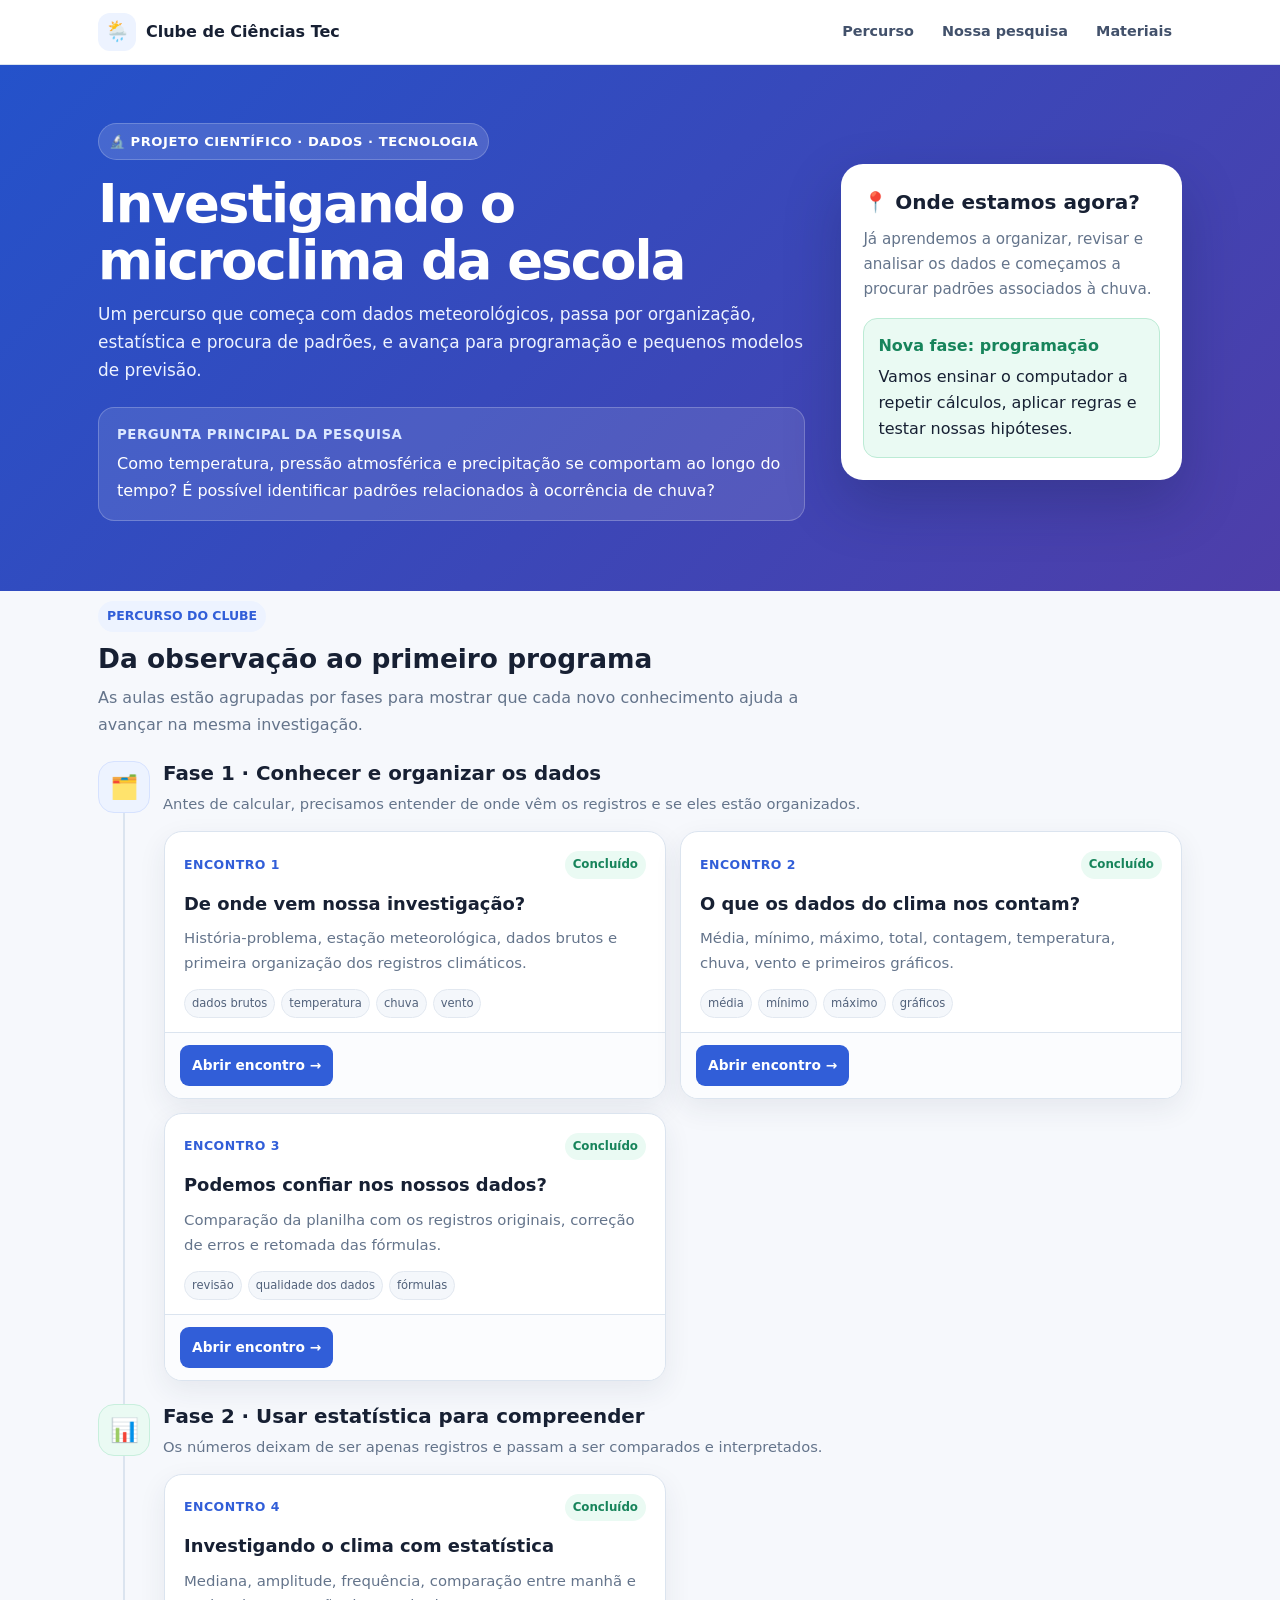
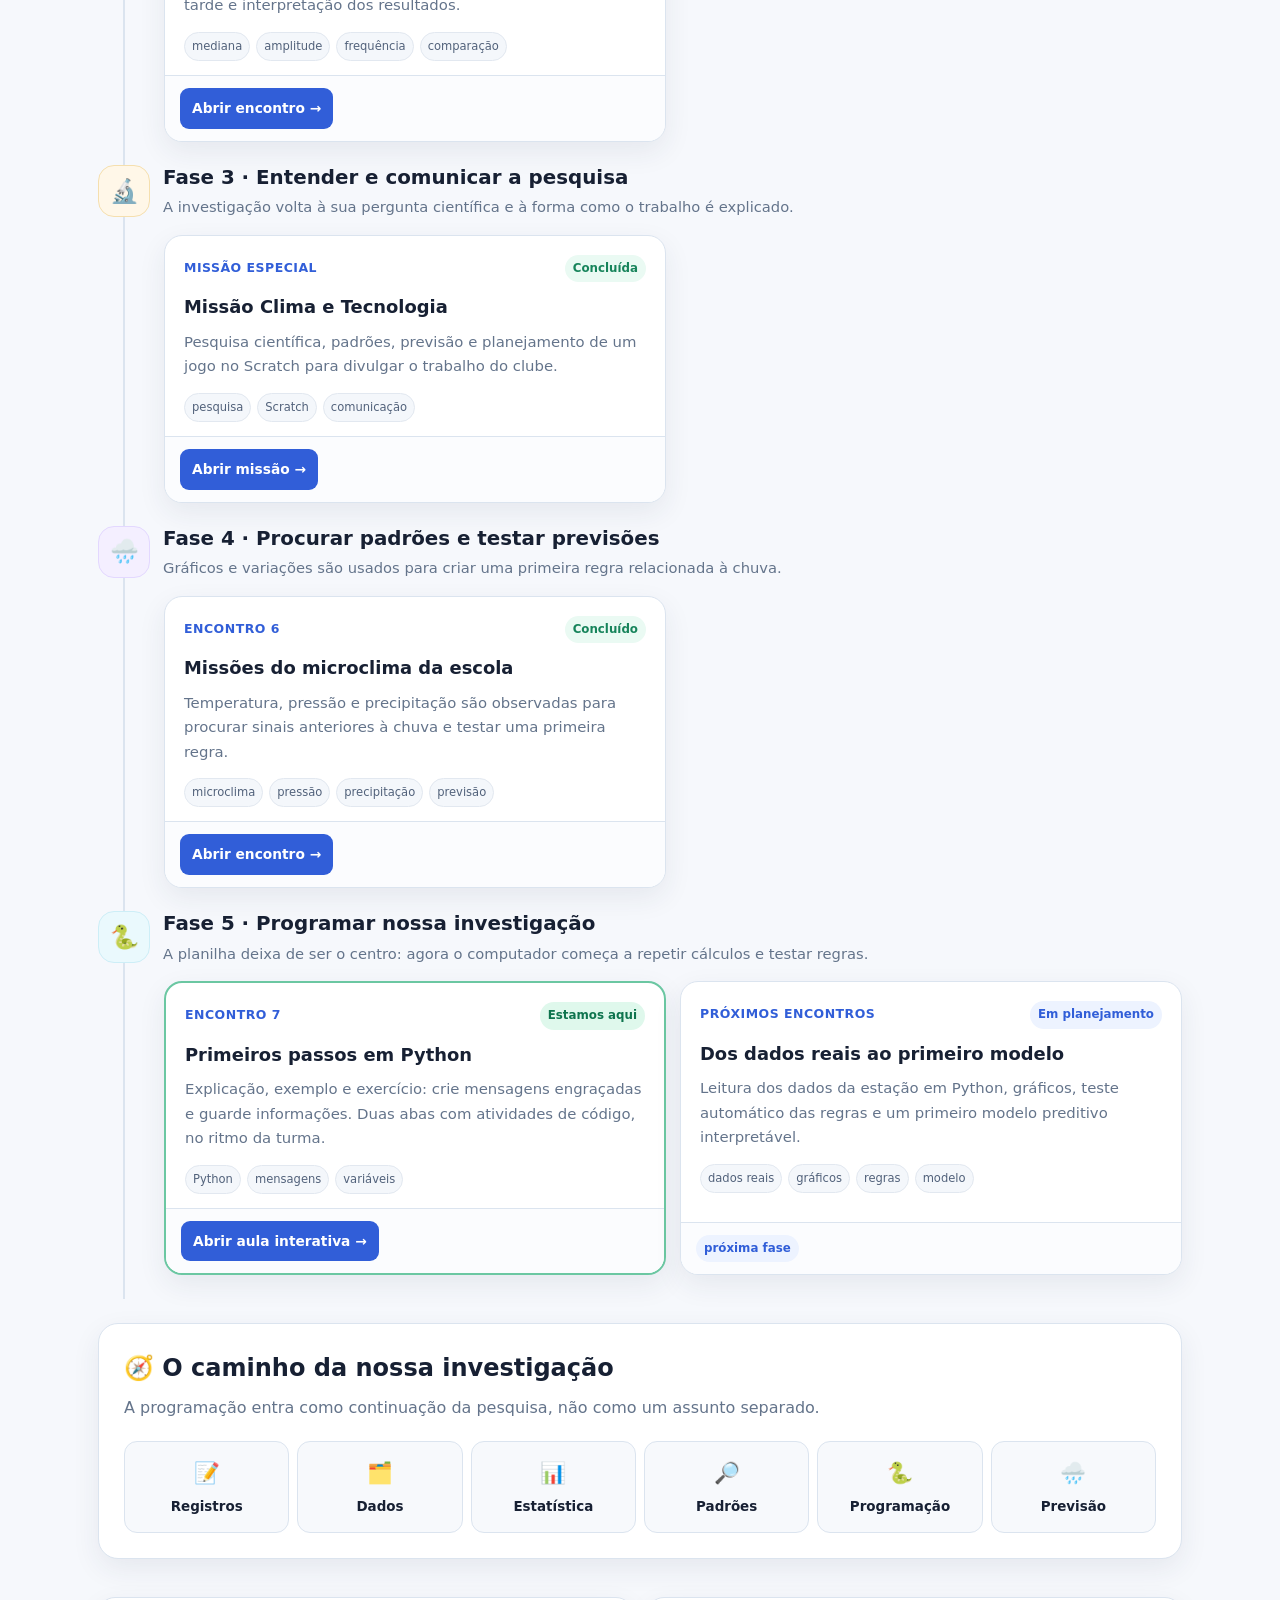
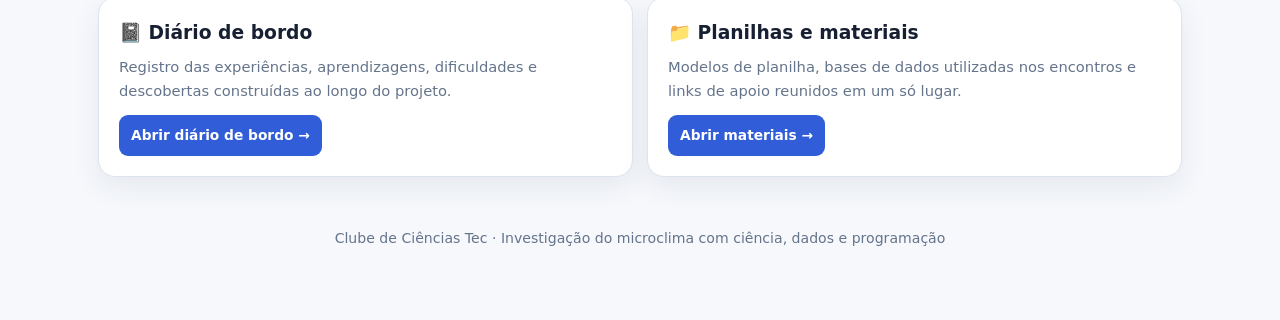
==== commit 43ac7a85: "Adiciona diário de bordo online" ====
--- a/index.html
+++ b/index.html
@@ -72,7 +72,7 @@
 
     <section id="caminho" class="research-path"><h2>🧭 O caminho da nossa investigação</h2><p>A programação entra como continuação da pesquisa, não como um assunto separado.</p><div class="path-items"><div class="path-item"><span>📝</span>Registros</div><div class="path-item"><span>🗂️</span>Dados</div><div class="path-item"><span>📊</span>Estatística</div><div class="path-item"><span>🔎</span>Padrões</div><div class="path-item"><span>🐍</span>Programação</div><div class="path-item"><span>🌧️</span>Previsão</div></div></section>
 
-    <section id="recursos" class="resources"><div class="resource-card"><h3>📓 Diário de bordo</h3><p>Registro das experiências, aprendizagens, dificuldades e descobertas construídas ao longo do projeto.</p></div><div class="resource-card"><h3>📁 Planilhas e materiais</h3><p>Modelos de planilha, bases de dados utilizadas nos encontros e links de apoio reunidos em um só lugar.</p><p style="margin-top:12px"><a class="btn primary" href="materiais/index.html">Abrir materiais →</a></p></div></section>
+    <section id="recursos" class="resources"><div class="resource-card"><h3>📓 Diário de bordo</h3><p>Registro das experiências, aprendizagens, dificuldades e descobertas construídas ao longo do projeto.</p><p style="margin-top:12px"><a class="btn primary" href="diario-de-bordo.html">Abrir diário de bordo →</a></p></div><div class="resource-card"><h3>📁 Planilhas e materiais</h3><p>Modelos de planilha, bases de dados utilizadas nos encontros e links de apoio reunidos em um só lugar.</p><p style="margin-top:12px"><a class="btn primary" href="materiais/index.html">Abrir materiais →</a></p></div></section>
 
     <footer>Clube de Ciências Tec · Investigação do microclima com ciência, dados e programação</footer>
   </main>
--- a/assets/site.css
+++ b/assets/site.css
@@ -849,6 +849,142 @@
   padding: 0 13px 12px;
 }
 
+.journal-card {
+  border-top: 5px solid var(--purple);
+  background: linear-gradient(180deg, #ffffff, #fcfaff);
+}
+
+.journal-intro {
+  color: #475569;
+  font-size: 1.02rem;
+}
+
+.journal-entry {
+  margin: 16px 0;
+  border: 1px solid #ddd3f5;
+  border-radius: 14px;
+  background: #fff;
+  overflow: hidden;
+}
+
+.journal-entry summary {
+  display: flex;
+  align-items: center;
+  gap: 11px;
+  cursor: pointer;
+  padding: 14px 16px;
+  color: #3e2f6f;
+  background: var(--purple-soft);
+  font-weight: 850;
+  line-height: 1.35;
+}
+
+.journal-entry[open] summary {
+  border-bottom: 1px solid #ddd3f5;
+}
+
+.journal-number {
+  display: grid;
+  place-items: center;
+  width: 34px;
+  height: 34px;
+  flex: none;
+  border-radius: 10px;
+  color: #fff;
+  background: var(--purple);
+}
+
+.journal-content {
+  padding: 16px 18px 18px;
+}
+
+.journal-content h3 {
+  margin-top: 16px;
+  color: var(--blue2);
+  font-size: 1rem;
+}
+
+.journal-questions {
+  margin: 8px 0 15px;
+}
+
+.journal-starter {
+  padding: 12px 14px;
+  border-left: 4px solid var(--purple);
+  border-radius: 9px;
+  background: #faf7ff;
+  color: #3f3558;
+}
+
+.journal-template td:first-child {
+  width: 42%;
+  font-weight: 750;
+}
+
+.diary-jump {
+  display: grid;
+  grid-template-columns: repeat(3, minmax(0, 1fr));
+  gap: 9px;
+  margin: 18px 0;
+}
+
+.diary-jump a {
+  min-height: 78px;
+  padding: 13px 14px;
+  border: 1px solid #d6e2ff;
+  border-radius: 13px;
+  background: var(--blue-soft);
+  color: #334e9d;
+  text-decoration: none;
+  font-weight: 800;
+}
+
+.diary-jump span {
+  display: block;
+  margin-bottom: 2px;
+  color: var(--muted);
+  font-size: 0.76rem;
+  letter-spacing: 0.04em;
+  text-transform: uppercase;
+}
+
+.diary-part {
+  scroll-margin-top: 88px;
+}
+
+.diary-part-head {
+  display: flex;
+  align-items: flex-start;
+  justify-content: space-between;
+  gap: 16px;
+  margin-bottom: 14px;
+}
+
+.diary-part-head p {
+  margin-bottom: 0;
+  color: var(--muted);
+}
+
+.diary-note {
+  margin-top: 18px;
+  color: var(--muted);
+  font-size: 0.9rem;
+}
+
+.closing-grid {
+  display: grid;
+  grid-template-columns: repeat(2, minmax(0, 1fr));
+  gap: 14px;
+  margin: 16px 0;
+}
+
+.closing-grid > div {
+  padding: 16px;
+  border: 1px solid var(--line);
+  border-radius: 14px;
+  background: #fff;
+}
+
 .result-row {
   display: flex;
   gap: 9px;
@@ -986,13 +1122,26 @@
 
   .resources,
   .lesson-summary,
-  .concept-grid {
+  .concept-grid,
+  .closing-grid {
     grid-template-columns: 1fr;
   }
 
   .path-items,
   .mission-strip {
     grid-template-columns: repeat(2, 1fr);
+  }
+
+  .diary-jump {
+    grid-template-columns: 1fr;
+  }
+
+  .diary-part-head {
+    display: block;
+  }
+
+  .diary-part-head .btn {
+    margin-top: 10px;
   }
 
   .data-table {
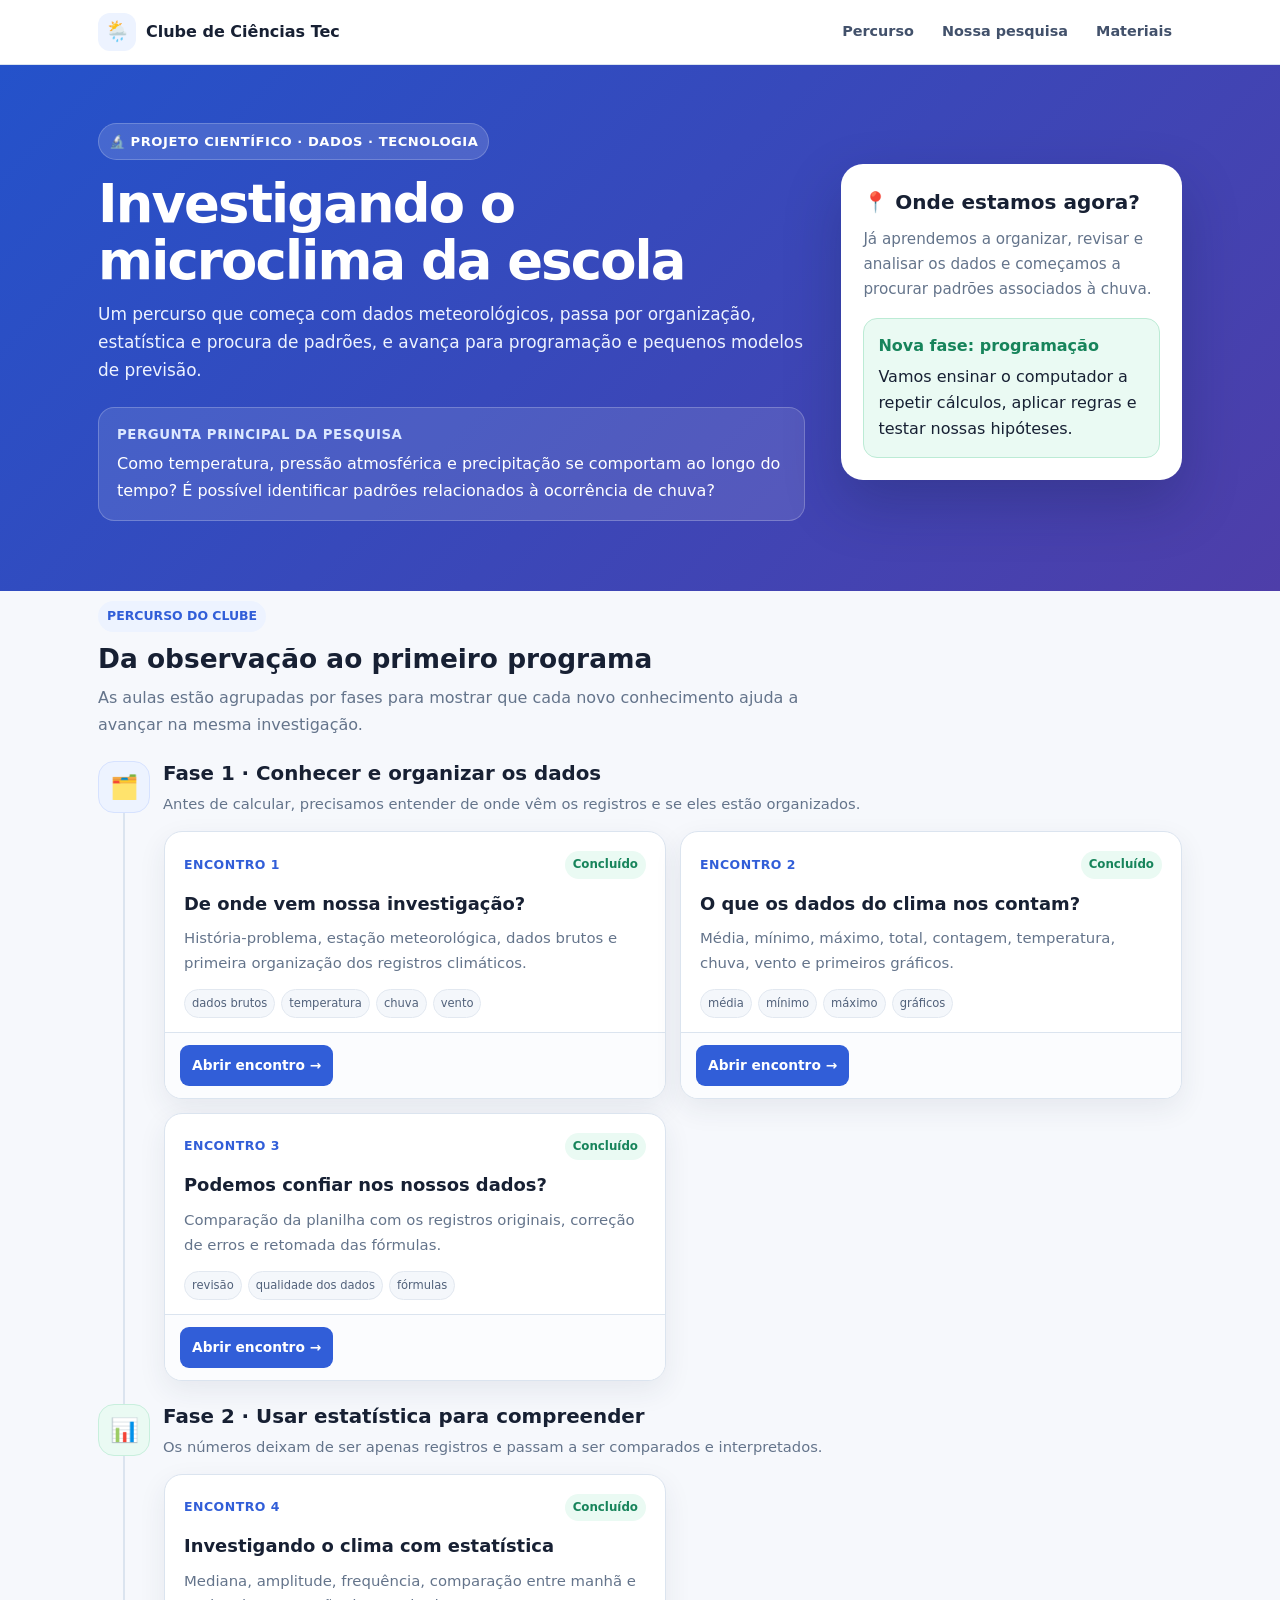
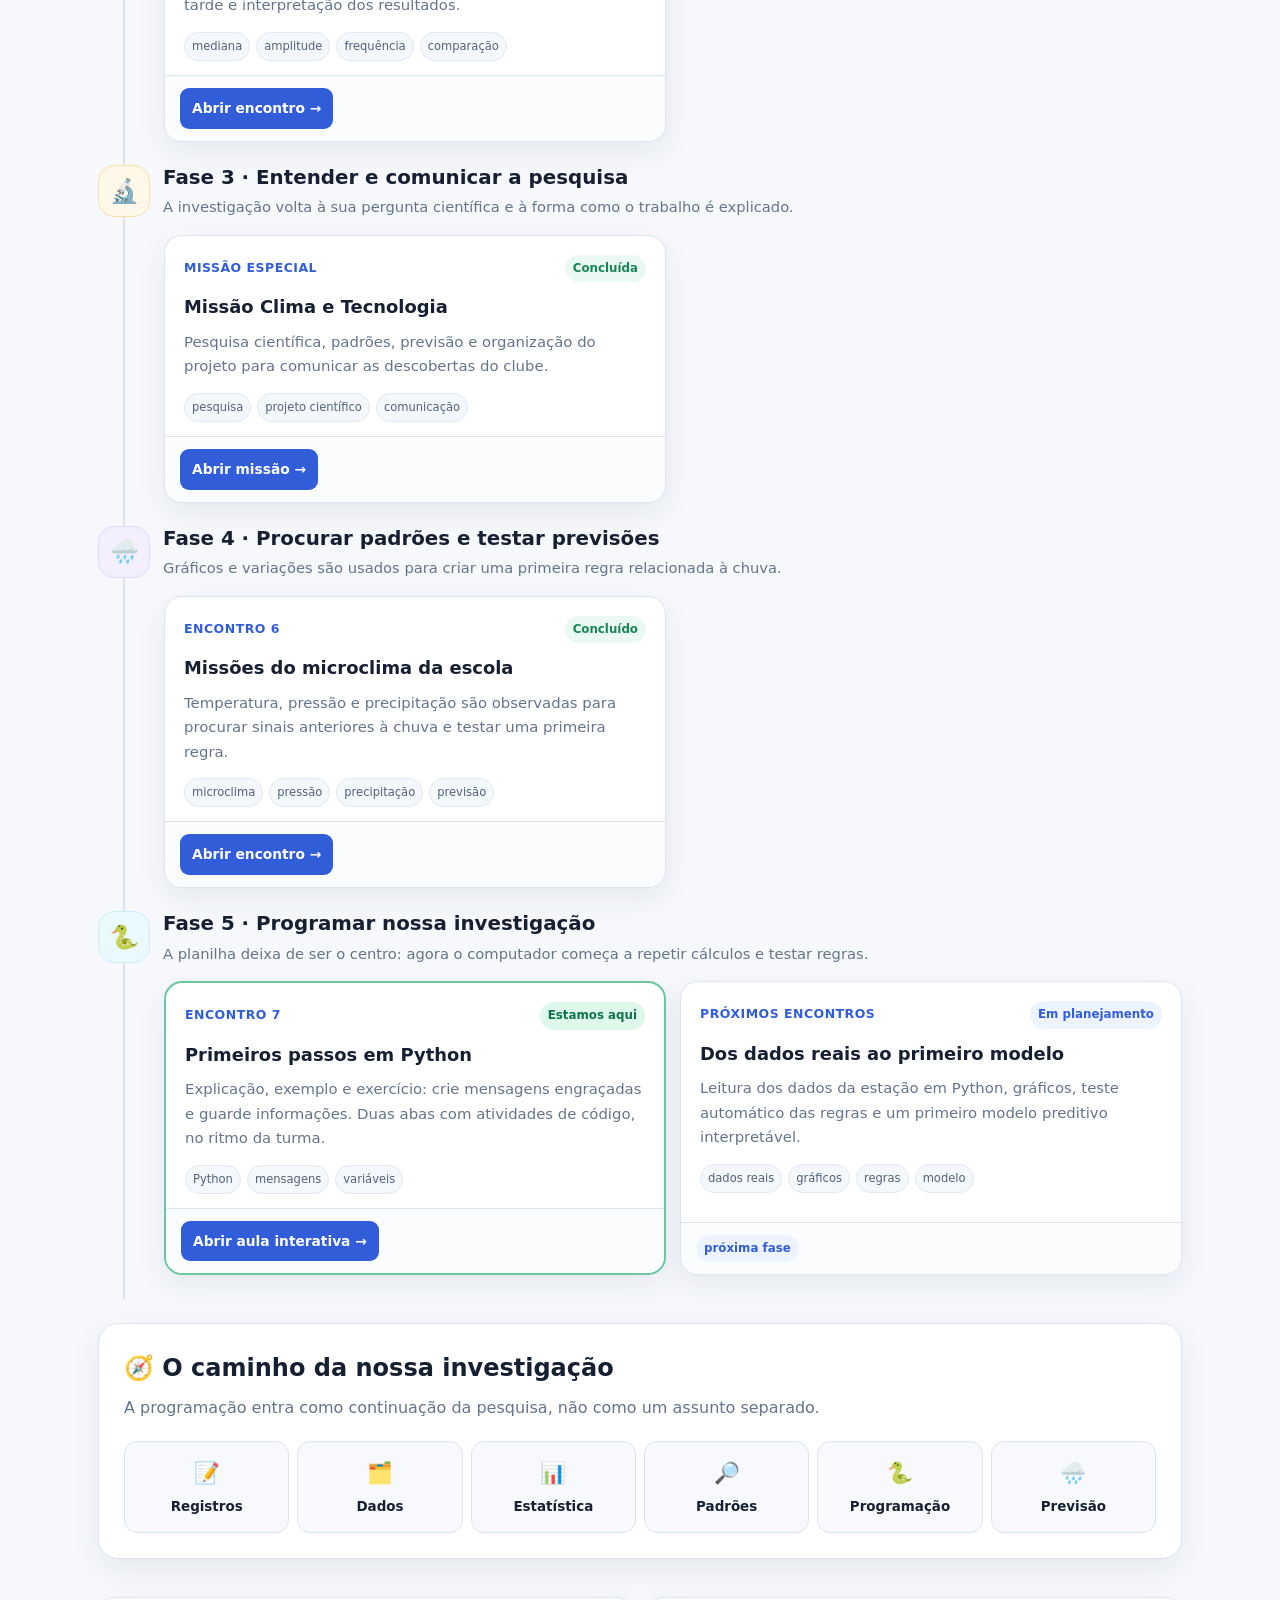
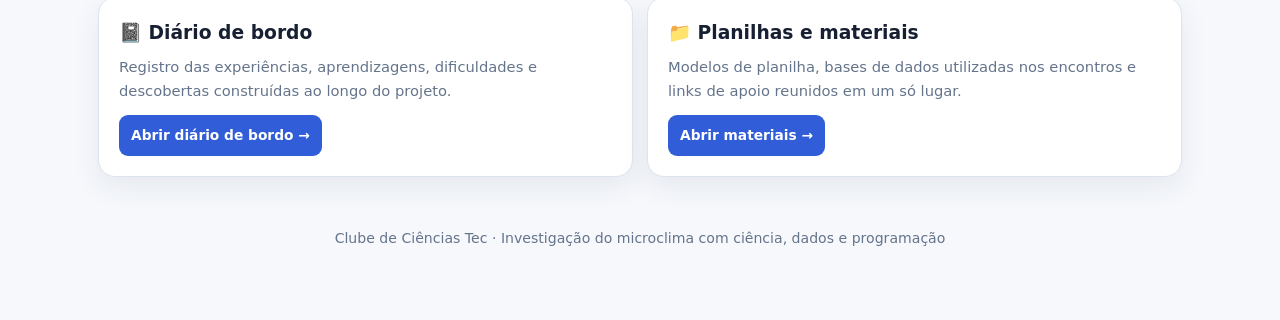
==== commit 9d575cff: "Reorienta missão para projeto de pesquisa" ====
--- a/index.html
+++ b/index.html
@@ -54,7 +54,7 @@
 
     <section class="phase amber">
       <div class="phase-head"><div class="phase-icon">🔬</div><div><h3>Fase 3 · Entender e comunicar a pesquisa</h3><p>A investigação volta à sua pergunta científica e à forma como o trabalho é explicado.</p></div></div>
-      <div class="cards"><article class="lesson"><div class="lesson-body"><div class="lesson-meta"><span class="lesson-no">Missão especial</span><span class="status-badge done">Concluída</span></div><h4>Missão Clima e Tecnologia</h4><p>Pesquisa científica, padrões, previsão e planejamento de um jogo no Scratch para divulgar o trabalho do clube.</p><div class="lesson-tags"><span class="tag">pesquisa</span><span class="tag">Scratch</span><span class="tag">comunicação</span></div></div><div class="lesson-footer"><a class="btn primary" href="aulas/05-missao-clima.html">Abrir missão →</a></div></article></div>
+      <div class="cards"><article class="lesson"><div class="lesson-body"><div class="lesson-meta"><span class="lesson-no">Missão especial</span><span class="status-badge done">Concluída</span></div><h4>Missão Clima e Tecnologia</h4><p>Pesquisa científica, padrões, previsão e organização do projeto para comunicar as descobertas do clube.</p><div class="lesson-tags"><span class="tag">pesquisa</span><span class="tag">projeto científico</span><span class="tag">comunicação</span></div></div><div class="lesson-footer"><a class="btn primary" href="aulas/05-missao-clima.html">Abrir missão →</a></div></article></div>
     </section>
 
     <section class="phase purple">
